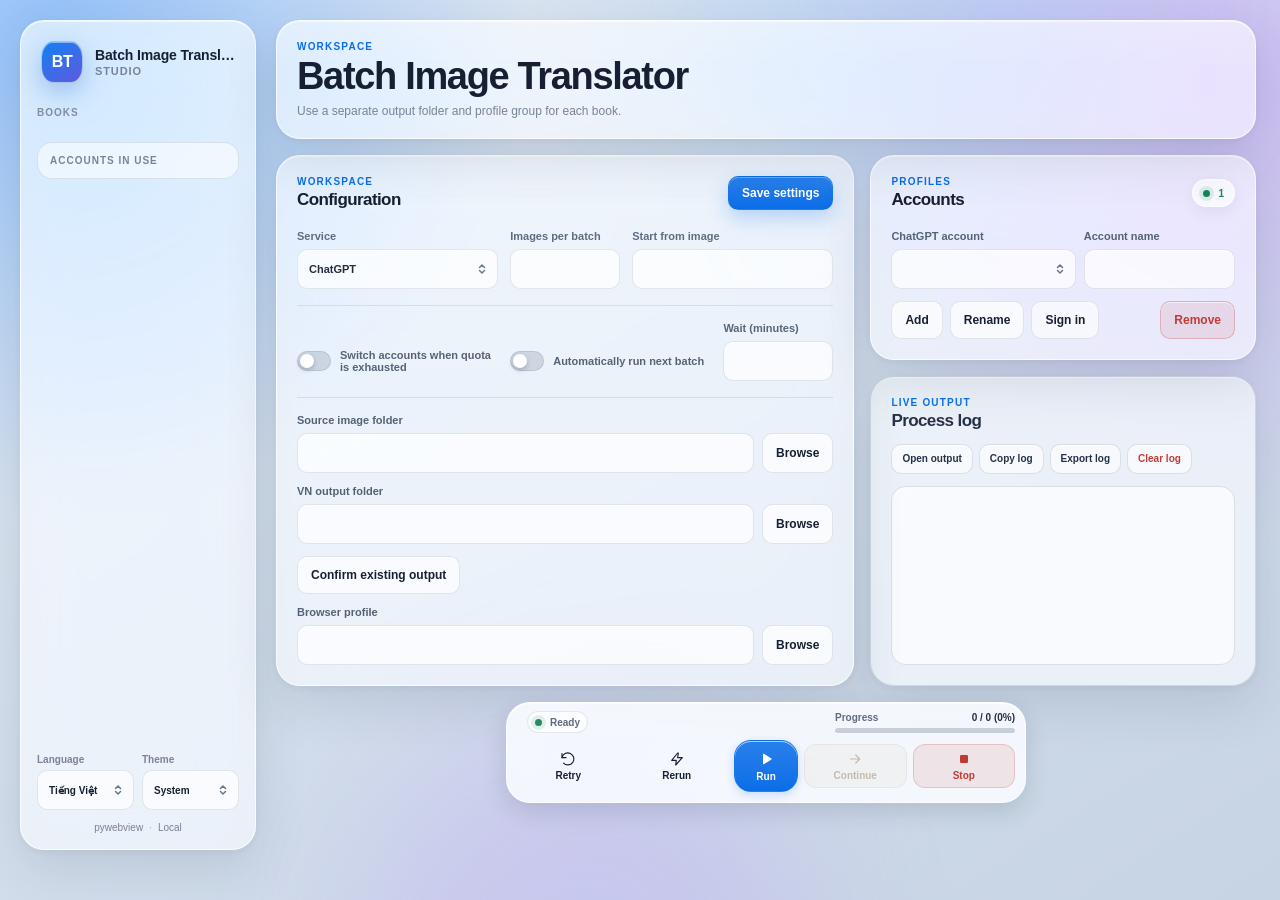
==== ui/index.html @ 193dd0e0 "Rename sidebar service card to accounts in use" ====
<!doctype html>
<html lang="vi">
  <head>
    <meta charset="utf-8" />
    <meta name="viewport" content="width=device-width, initial-scale=1" />
    <meta name="color-scheme" content="light dark" />
    <title>ChatGPT Batch Translator Web</title>
    <link rel="stylesheet" href="styles.css" />
    <script src="app.js" defer></script>
  </head>
  <body>
    <div class="ambient ambient-one" aria-hidden="true"></div>
    <div class="ambient ambient-two" aria-hidden="true"></div>

    <header class="titlebar" role="banner">
      <div class="titlebar-spacer" aria-hidden="true"></div>
      <div class="titlebar-title" id="window-title">ChatGPT Batch Translator</div>
      <div class="window-controls traffic-lights titlebar-actions" data-window-drag="no">
        <button class="tl tl-minimize" type="button" aria-label="Minimize window" title="Thu nhỏ" data-action="minimize-window">
          <svg width="10" height="10" viewBox="0 0 10 10" fill="none" aria-hidden="true"><path d="M 0 5 L 10 5" stroke="currentColor" stroke-width="1" /></svg>
        </button>
        <button class="tl tl-zoom" type="button" aria-label="Maximize window" title="Phóng to" data-action="toggle-maximize-window">
          <svg class="icon-maximize" width="10" height="10" viewBox="0 0 10 10" fill="none" aria-hidden="true"><rect x="0.5" y="0.5" width="9" height="9" stroke="currentColor" stroke-width="1" /></svg>
          <svg class="icon-restore" width="10" height="10" viewBox="0 0 10 10" fill="none" aria-hidden="true" style="display: none;"><path d="M 2.5 2.5 V 0.5 H 9.5 V 7.5 H 7.5" stroke="currentColor" stroke-width="1" /><rect x="0.5" y="2.5" width="7" height="7" stroke="currentColor" stroke-width="1" /></svg>
        </button>
        <button class="tl tl-close" type="button" aria-label="Close window" title="Đóng" data-action="close-window">
          <svg width="10" height="10" viewBox="0 0 10 10" fill="none" aria-hidden="true"><path d="M 1 1 L 9 9 M 9 1 L 1 9" stroke="currentColor" stroke-width="1.1" /></svg>
        </button>
      </div>
      <span id="status" class="status-pill" hidden aria-hidden="true" style="display:none"><span class="status-dot" aria-hidden="true"></span><span class="status-copy">Connecting…</span></span>
    </header>

    <div class="shell">
      <aside class="glass sidebar">
        <div class="brand">
          <span class="brand-mark" aria-hidden="true">BT</span>
          <div class="brand-copy"><strong data-i18n="app_title">Batch Image Translator</strong><small>Studio</small></div>
        </div>

        <div class="sidebar-books">
          <p class="sidebar-label" data-i18n="books">Books</p>
          <div id="workflow-tabs" class="workflow-tabs" role="tablist" aria-orientation="vertical" aria-label="Bốn phiên dịch sách"></div>
        </div>

        <div class="sidebar-context" aria-live="polite">
          <p class="sidebar-label" data-i18n="accounts_in_use">Accounts in use</p>
          <div id="service-contexts"></div>
        </div>

        <div class="sidebar-footer">
          <div class="sidebar-settings">
            <label><span data-i18n="language">Language</span><select id="language"><option value="vi">Tiếng Việt</option><option value="en">English</option></select></label>
            <label><span data-i18n="theme">Theme</span><select id="theme"><option value="system">System</option><option value="light">Light</option><option value="dark">Dark</option></select></label>
          </div>
          <div class="runtime-caption"><span id="backend">pywebview</span><span class="runtime-separator">·</span><span>Local</span></div>
        </div>
      </aside>

      <main id="workspace-top" class="workspace">
        <div class="glass workspace-header">
          <header class="topbar">
            <div><p class="eyebrow">Workspace</p><h1 data-i18n="app_title">Batch Image Translator</h1><p class="headline-caption" data-i18n="workflow_hint">Use a separate output folder and profile group for each book.</p></div>
          </header>

        </div>

        <div id="notice" class="notice hidden" role="alert"><span class="notice-icon" aria-hidden="true">!</span><span class="notice-copy"></span></div>

        <div id="workflow-panel" class="content-grid" role="tabpanel">
          <section id="configuration-card" class="glass card configuration-card">
            <div class="section-title"><div><p class="section-kicker">Workspace</p><h2 data-i18n="configuration">Configuration</h2></div><button id="save" class="button primary compact" type="button" data-i18n="save">Save settings</button></div>

            <div class="form-grid">
              <label class="field"><span data-i18n="service">Service</span><select id="service"><option value="chatgpt">ChatGPT</option><option value="gemini">Google Gemini</option></select></label>
              <label class="field"><span data-i18n="batch_size">Images per batch</span><input id="batch-size" inputmode="numeric" autocomplete="off" /></label>
              <label class="field"><span data-i18n="start_from">Start from image</span><input id="start-from" autocomplete="off" /></label>
            </div>

            <div class="setting-toggles">
              <label class="toggle-row"><input id="fallback" type="checkbox" /><span class="toggle" aria-hidden="true"></span><span data-i18n="account_fallback">Switch accounts when quota is exhausted</span></label>
              <label class="toggle-row"><input id="auto-next" type="checkbox" /><span class="toggle" aria-hidden="true"></span><span data-i18n="auto_next">Automatically run next batch</span></label>
              <label class="field delay-field"><span data-i18n="auto_next_delay">Wait (minutes)</span><input id="auto-delay" inputmode="decimal" autocomplete="off" /></label>
            </div>

            <div class="paths">
              <label class="field path-field"><span data-i18n="source_folder">Source image folder</span><span class="input-action"><input id="source-folder" /><button type="button" data-folder="source" data-i18n="browse">Browse</button></span></label>
              <label class="field path-field"><span data-i18n="output_folder">VN output folder</span><span class="input-action"><input id="output-folder" /><button type="button" data-folder="output" data-i18n="browse">Browse</button></span></label>
              <button id="confirm-output" type="button" class="confirm-output" data-i18n="confirm_existing_output">Confirm existing output</button>
              <label class="field path-field"><span data-i18n="profile">Browser profile</span><span class="input-action"><input id="profile-folder" /><button type="button" data-folder="profile" data-i18n="browse">Browse</button></span></label>
            </div>
          </section>

          <section id="accounts-card" class="glass card accounts-card">
            <div class="section-title"><div><p class="section-kicker">Profiles</p><h2 data-i18n="accounts">Accounts</h2></div><span class="account-badge"><span class="context-dot"></span><span id="account-count">1</span></span></div>
            <div class="account-fields">
              <label class="field account-select-field"><span data-i18n="account">ChatGPT account</span><select id="account-select"></select></label>
              <label class="field"><span data-i18n="account_name">Account name</span><input id="account-name" data-placeholder="account_name" autocomplete="off" /></label>
            </div>
            <div class="account-actions"><button id="account-add" type="button" data-i18n="add">Add</button><button id="account-rename" type="button" data-i18n="rename">Rename</button><button id="account-login" class="button secondary" type="button" data-i18n="login">Sign in</button><button id="account-remove" class="button danger ghost-danger" type="button" data-i18n="remove">Remove</button></div>
          </section>

          <section class="log-card">
            <div class="section-title log-heading"><div><p class="section-kicker">Live output</p><h2 data-i18n="process_log">Process log</h2></div><div class="log-actions"><button id="open-output" type="button" data-i18n="open_output">Open output</button><button id="copy-log" type="button" data-i18n="copy_log">Copy log</button><button id="export-log" type="button" data-i18n="export_log">Export log</button><button id="clear-log" class="subtle-danger" type="button" data-i18n="clear_log">Clear log</button></div></div>
            <pre id="log" tabindex="0" aria-live="polite" aria-label="Process log"></pre>
          </section>
        </div>

        <section class="glass batch-dock" aria-labelledby="batch-dock-title">
          <div class="dock-summary">
            <div class="dock-identity">
              <h2 id="batch-dock-title" class="visually-hidden" data-i18n="actions">Actions</h2>
              <strong id="active-book" class="active-book"></strong>
              <span id="run-indicator" class="run-indicator"><span></span><span data-i18n="ready">Ready</span></span>
            </div>
            <div class="progress-block"><div class="progress-meta"><span data-i18n="progress">Progress</span><strong id="progress-text">0 / 0 (0%)</strong></div><progress id="progress" max="100" value="0" aria-label="Batch progress">0%</progress></div>
          </div>
          <div class="dock-actions">
            <div class="mode-actions">
              <button data-mode="retry" data-full-label="retry" class="button secondary" type="button"><span class="button-glyph" aria-hidden="true"><svg viewBox="0 0 24 24" fill="none" stroke="currentColor" stroke-width="1.7" stroke-linecap="round" stroke-linejoin="round"><path d="M3 10a9 9 0 1 1 2.3 8.1"/><path d="M3 4v6h6"/></svg></span><span data-i18n="retry_short">Retry</span></button>
              <button data-mode="force" data-full-label="force" class="button secondary" type="button"><span class="button-glyph" aria-hidden="true"><svg viewBox="0 0 24 24" fill="none" stroke="currentColor" stroke-width="1.7" stroke-linecap="round" stroke-linejoin="round"><path d="m13 3-9 11h7l-1 7 10-11h-7l1-7Z"/></svg></span><span data-i18n="force_short">Rerun</span></button>
              <button data-mode="main" data-full-label="main" class="button primary main-action" type="button"><span class="button-glyph" aria-hidden="true"><svg viewBox="0 0 24 24" fill="currentColor"><path d="M8 5.8a.8.8 0 0 1 1.2-.7l10 6.2a.8.8 0 0 1 0 1.4l-10 6.2A.8.8 0 0 1 8 18.2Z"/></svg></span><span data-i18n="main_short">Run</span></button>
            </div>
            <div class="intervention-actions"><button id="continue" data-full-label="continue" class="button warning" type="button" disabled><span class="button-glyph" aria-hidden="true"><svg viewBox="0 0 24 24" fill="none" stroke="currentColor" stroke-width="1.7" stroke-linecap="round" stroke-linejoin="round"><path d="M5 12h14m-6-6 6 6-6 6"/></svg></span><span data-i18n="continue_short">Continue</span></button><button id="stop" data-full-label="stop" class="button danger" type="button"><span class="button-glyph" aria-hidden="true"><svg viewBox="0 0 24 24" fill="currentColor"><rect x="6" y="6" width="12" height="12" rx="2"/></svg></span><span data-i18n="stop">Stop</span></button></div>
          </div>
          <div class="dock-alerts">
            <div id="manual-banner" class="manual state-banner hidden" role="alert"><span class="state-icon" aria-hidden="true">!</span><span data-i18n="manual_banner">Waiting for manual action.</span></div>
            <div id="auto-panel" class="auto-panel state-banner hidden"><span class="state-icon" aria-hidden="true">◷</span><span id="countdown"></span><div class="inline-actions"><button id="run-now" type="button" data-i18n="run_now">Run now</button><button id="cancel-auto" type="button" data-i18n="cancel_auto">Cancel</button></div></div>
          </div>
        </section>
      </main>
    </div>
  </body>
</html>
---- ui/styles.css ----
:root {
  color-scheme: light;
  --bg-app: #dfe8f4;
  --bg-app-deep: #c7d4e4;
  --bg-sidebar: rgba(246, 249, 253, 0.6);
  --bg-panel: rgba(255, 255, 255, 0.58);
  --bg-panel-strong: rgba(250, 252, 255, 0.88);
  --bg-field: rgba(255, 255, 255, 0.7);
  --bg-control-hover: rgba(255, 255, 255, 0.92);
  --glass-border: rgba(255, 255, 255, 0.74);
  --glass-edge: rgba(255, 255, 255, 0.62);
  --divider: rgba(71, 85, 105, 0.14);
  --text-primary: #172033;
  --text-secondary: #536176;
  --text-muted: #778397;
  --accent: #0a6ee8;
  --accent-hover: #0061d2;
  --accent-soft: rgba(10, 110, 232, 0.11);
  --accent-contrast: #ffffff;
  --success: #168558;
  --success-soft: rgba(22, 133, 88, 0.12);
  --warning: #a66307;
  --warning-soft: rgba(226, 144, 24, 0.15);
  --danger: #c13b35;
  --danger-soft: rgba(193, 59, 53, 0.1);
  --log-bg: rgba(244, 248, 253, 0.76);
  --log-surface: rgba(255, 255, 255, 0.68);
  --log-border: rgba(71, 85, 105, 0.16);
  --log-control-bg: rgba(255, 255, 255, 0.62);
  --log-control-hover: rgba(255, 255, 255, 0.9);
  --log-edge: rgba(255, 255, 255, 0.72);
  --log-text: #253147;
  --log-muted: #66758a;
  --log-kicker: #0a6ee8;
  --log-scrollbar: rgba(83, 97, 118, 0.34);
  --focus-ring: rgba(10, 110, 232, 0.24);
  --radius-sm: 10px;
  --radius-md: 15px;
  --radius-lg: 24px;
  --shadow-panel: 0 18px 52px rgba(45, 62, 86, 0.14), 0 2px 8px rgba(45, 62, 86, 0.06);
  --shadow-control: 0 5px 14px rgba(42, 58, 82, 0.08);
  --blur-panel: 24px;
  --spacing-1: 4px;
  --spacing-2: 8px;
  --spacing-3: 12px;
  --spacing-4: 16px;
  --spacing-5: 20px;
  --spacing-6: 24px;
  --spacing-7: 32px;
  --sidebar-width: 236px;
  --transition-fast: 150ms ease;
  --transition-medium: 210ms ease;
}

.sidebar-books { flex-shrink: 0; margin-bottom: var(--spacing-4); }
.sidebar-books > .sidebar-label { margin-bottom: var(--spacing-2); }
.workflow-tabs { display: flex; flex-direction: column; gap: 8px; margin: 0; min-width: 0; }
.workflow-tabs .workflow-tab { flex: 0 0 auto; width: 100%; min-width: 0; min-height: 62px; height: auto; display: flex; flex-direction: column; align-items: flex-start; justify-content: center; gap: 4px; padding: 9px 12px; border: 1px solid var(--divider); border-radius: var(--radius-md); color: var(--text-secondary); background: var(--bg-panel); text-align: left; }
.workflow-tabs .workflow-tab strong { font-size: 14px; line-height: 1.3; }
.workflow-tabs .workflow-tab small { font-size: 12px; line-height: 1.3; font-weight: 500; }
.workflow-tab[aria-selected="true"] { border-color: var(--accent); background: var(--accent-soft); color: var(--text-primary); box-shadow: inset 0 -2px var(--accent); }
.workflow-tab small { width: 100%; overflow: hidden; text-overflow: ellipsis; white-space: nowrap; }
.workflow-tab[data-attention="true"] small { color: var(--warning); }
.confirm-output { justify-self: start; font-size: 12px; color: var(--text-secondary); }
.headline-caption { max-width: 72ch; }

:root[data-theme="dark"] {
  color-scheme: dark;
  --bg-app: #111722;
  --bg-app-deep: #080c13;
  --bg-sidebar: rgba(22, 29, 42, 0.72);
  --bg-panel: rgba(31, 40, 55, 0.64);
  --bg-panel-strong: rgba(31, 40, 55, 0.92);
  --bg-field: rgba(9, 14, 23, 0.64);
  --bg-control-hover: rgba(255, 255, 255, 0.1);
  --glass-border: rgba(255, 255, 255, 0.13);
  --glass-edge: rgba(255, 255, 255, 0.16);
  --divider: rgba(255, 255, 255, 0.1);
  --text-primary: #f2f6fc;
  --text-secondary: #b4bfd0;
  --text-muted: #8793a7;
  --accent: #65a7ff;
  --accent-hover: #82b8ff;
  --accent-soft: rgba(101, 167, 255, 0.14);
  --accent-contrast: #07111f;
  --success: #54d59b;
  --success-soft: rgba(84, 213, 155, 0.12);
  --warning: #f0b45c;
  --warning-soft: rgba(240, 180, 92, 0.14);
  --danger: #ff8d87;
  --danger-soft: rgba(255, 141, 135, 0.12);
  --log-bg: rgba(27, 36, 51, 0.78);
  --log-surface: rgba(17, 25, 38, 0.74);
  --log-border: rgba(255, 255, 255, 0.11);
  --log-control-bg: rgba(255, 255, 255, 0.07);
  --log-control-hover: rgba(255, 255, 255, 0.12);
  --log-edge: rgba(255, 255, 255, 0.1);
  --log-text: #e9f0fa;
  --log-muted: #9cabc0;
  --log-kicker: #7fb5ff;
  --log-scrollbar: rgba(180, 194, 214, 0.34);
  --focus-ring: rgba(101, 167, 255, 0.28);
  --shadow-panel: 0 22px 58px rgba(0, 0, 0, 0.34), 0 2px 10px rgba(0, 0, 0, 0.2);
  --shadow-control: 0 5px 16px rgba(0, 0, 0, 0.18);
}

@media (prefers-color-scheme: dark) {
  :root:not([data-theme="light"]) {
    color-scheme: dark;
    --bg-app: #111722;
    --bg-app-deep: #080c13;
    --bg-sidebar: rgba(22, 29, 42, 0.72);
    --bg-panel: rgba(31, 40, 55, 0.64);
    --bg-panel-strong: rgba(31, 40, 55, 0.92);
    --bg-field: rgba(9, 14, 23, 0.64);
    --bg-control-hover: rgba(255, 255, 255, 0.1);
    --glass-border: rgba(255, 255, 255, 0.13);
    --glass-edge: rgba(255, 255, 255, 0.16);
    --divider: rgba(255, 255, 255, 0.1);
    --text-primary: #f2f6fc;
    --text-secondary: #b4bfd0;
    --text-muted: #8793a7;
    --accent: #65a7ff;
    --accent-hover: #82b8ff;
    --accent-soft: rgba(101, 167, 255, 0.14);
    --accent-contrast: #07111f;
    --success: #54d59b;
    --success-soft: rgba(84, 213, 155, 0.12);
    --warning: #f0b45c;
    --warning-soft: rgba(240, 180, 92, 0.14);
    --danger: #ff8d87;
    --danger-soft: rgba(255, 141, 135, 0.12);
    --log-bg: rgba(27, 36, 51, 0.78);
    --log-surface: rgba(17, 25, 38, 0.74);
    --log-border: rgba(255, 255, 255, 0.11);
    --log-control-bg: rgba(255, 255, 255, 0.07);
    --log-control-hover: rgba(255, 255, 255, 0.12);
    --log-edge: rgba(255, 255, 255, 0.1);
    --log-text: #e9f0fa;
    --log-muted: #9cabc0;
    --log-kicker: #7fb5ff;
    --log-scrollbar: rgba(180, 194, 214, 0.34);
    --focus-ring: rgba(101, 167, 255, 0.28);
    --shadow-panel: 0 22px 58px rgba(0, 0, 0, 0.34), 0 2px 10px rgba(0, 0, 0, 0.2);
    --shadow-control: 0 5px 16px rgba(0, 0, 0, 0.18);
  }
}

* {
  box-sizing: border-box;
}

html {
  min-width: 0;
  min-height: 100%;
  scroll-behavior: smooth;
  scroll-padding-top: var(--workspace-scroll-offset, 38px);
  scroll-padding-bottom: var(--spacing-5);
}

body {
  min-width: 0;
  min-height: 100vh;
  margin: 0;
  overflow-x: hidden;
  color: var(--text-primary);
  background:
    radial-gradient(circle at 4% 4%, rgba(76, 156, 255, 0.5), transparent 30rem),
    radial-gradient(circle at 96% 10%, rgba(188, 126, 255, 0.34), transparent 28rem),
    linear-gradient(148deg, var(--bg-app), var(--bg-app-deep));
  font-family: -apple-system, BlinkMacSystemFont, "SF Pro Text", "Segoe UI Variable", "Segoe UI", sans-serif;
  -webkit-font-smoothing: antialiased;
}

button,
input,
select {
  font: inherit;
}

button,
select {
  cursor: pointer;
}

.ambient {
  position: fixed;
  width: 28rem;
  height: 28rem;
  border-radius: 50%;
  pointer-events: none;
  filter: blur(80px);
  opacity: 0.22;
}

.ambient-one {
  top: -15rem;
  right: 12%;
  background: #7ab7ff;
}

.ambient-two {
  bottom: -17rem;
  left: 28%;
  background: #b58bff;
}

.shell {
  position: relative;
  display: grid;
  grid-template-columns: var(--sidebar-width) minmax(0, 1fr);
  gap: var(--spacing-5);
  width: min(1500px, 100%);
  min-height: 100vh;
  margin: 0 auto;
  padding: var(--spacing-5);
}

.glass {
  position: relative;
  border: 1px solid var(--glass-border);
  background: var(--bg-panel);
  box-shadow: var(--shadow-panel), inset 0 1px 0 var(--glass-edge);
  -webkit-backdrop-filter: blur(var(--blur-panel)) saturate(145%);
  backdrop-filter: blur(var(--blur-panel)) saturate(145%);
}

.glass::before {
  position: absolute;
  inset: 0 0 auto;
  height: 42%;
  border-radius: inherit;
  background: linear-gradient(180deg, rgba(255, 255, 255, 0.11), transparent);
  content: "";
  pointer-events: none;
}

@supports not ((backdrop-filter: blur(1px)) or (-webkit-backdrop-filter: blur(1px))) {
  .glass {
    background: var(--bg-panel-strong);
  }
}

.sidebar {
  position: sticky;
  top: var(--spacing-5);
  display: flex;
  flex-direction: column;
  align-self: start;
  min-width: 0;
  height: calc(100vh - 70px);
  min-height: 0;
  padding: var(--spacing-4);
  overflow-x: hidden;
  overflow-y: auto;
  border-radius: var(--radius-lg);
}

.sidebar > * { flex-shrink: 0; }

.brand {
  position: relative;
  display: flex;
  align-items: center;
  gap: var(--spacing-3);
  min-width: 0;
  padding: var(--spacing-1) var(--spacing-1) var(--spacing-6);
}

.brand-mark {
  display: grid;
  flex: 0 0 42px;
  width: 42px;
  height: 42px;
  place-items: center;
  border: 1px solid rgba(255, 255, 255, 0.56);
  border-radius: 13px;
  color: #ffffff;
  background: linear-gradient(145deg, #1181f2, #6159df);
  box-shadow: 0 9px 24px rgba(36, 101, 210, 0.3), inset 0 1px 0 rgba(255, 255, 255, 0.45);
  font-weight: 760;
  letter-spacing: -0.03em;
}

.brand-copy {
  min-width: 0;
}

.brand-copy strong,
.brand-copy small {
  display: block;
  overflow: hidden;
  text-overflow: ellipsis;
  white-space: nowrap;
}

.brand-copy strong {
  font-size: 14px;
  letter-spacing: -0.01em;
}

.brand-copy small {
  margin-top: 2px;
  color: var(--text-muted);
  font-size: 11px;
  font-weight: 650;
  letter-spacing: 0.08em;
  text-transform: uppercase;
}

.sidebar-context {
  position: relative;
  padding: var(--spacing-3);
  border: 1px solid var(--divider);
  border-radius: var(--radius-md);
  background: color-mix(in srgb, var(--bg-field) 78%, transparent);
}

.book-service-context {
  display: grid;
  grid-template-columns: auto minmax(0, 1fr);
  column-gap: 8px;
  align-items: center;
  min-width: 0;
  margin-top: 8px;
}

.book-service-context + .book-service-context {
  border-top: 1px solid var(--divider);
  padding-top: 8px;
}

.context-book {
  display: block;
  color: var(--text-muted);
  font-size: 11px;
}

.context-book[hidden] { display: none; }
.book-service-context[data-active="true"] .context-book { color: var(--accent); }
.book-service-context .context-pill { grid-column: 2; margin-top: 0; }
.book-service-context .context-caption { grid-column: 2; margin-top: 3px; padding-left: 0; white-space: nowrap; }
.book-service-context:has(.context-book[hidden]) { grid-template-columns: minmax(0, 1fr); }
.book-service-context:has(.context-book[hidden]) .context-pill,
.book-service-context:has(.context-book[hidden]) .context-caption { grid-column: 1; }

.sidebar-label,
.context-caption {
  margin: 0;
}

.sidebar-label {
  color: var(--text-muted);
  font-size: 10px;
  font-weight: 720;
  letter-spacing: 0.1em;
  text-transform: uppercase;
}

.context-pill {
  display: flex;
  min-width: 0;
  align-items: center;
  gap: var(--spacing-2);
  margin-top: 9px;
}

.context-pill strong,
.context-caption {
  overflow: hidden;
  text-overflow: ellipsis;
  white-space: nowrap;
}

.context-pill strong {
  font-size: 13px;
}

.context-dot,
.status-dot,
.run-indicator > span:first-child {
  flex: 0 0 auto;
  width: 7px;
  height: 7px;
  border-radius: 50%;
  background: var(--success);
  box-shadow: 0 0 0 4px var(--success-soft);
}

.context-caption {
  margin-top: 6px;
  padding-left: 15px;
  color: var(--text-muted);
  font-size: 11px;
}

.sidebar-footer {
  position: relative;
  margin-top: auto;
  padding-top: var(--spacing-4);
}

.sidebar-settings {
  display: grid;
  grid-template-columns: 1fr 1fr;
  gap: var(--spacing-2);
}

.sidebar-settings label {
  display: grid;
  min-width: 0;
  gap: 5px;
  color: var(--text-muted);
  font-size: 10px;
  font-weight: 650;
}

.runtime-caption {
  display: flex;
  align-items: center;
  justify-content: center;
  gap: 6px;
  padding-top: var(--spacing-3);
  color: var(--text-muted);
  font-size: 10px;
}

.runtime-separator {
  opacity: 0.55;
}

.workspace {
  min-width: 0;
  padding: var(--spacing-3) var(--spacing-1) var(--spacing-7) 0;
}

.workspace-header {
  position: sticky;
  top: 38px;
  z-index: 20;
  margin-top: -12px;
  margin-bottom: var(--spacing-4);
  padding: var(--spacing-5);
  border-radius: var(--radius-lg);
}

body.no-custom-chrome .workspace-header {
  top: 0;
}

.topbar {
  position: relative;
  display: flex;
  min-width: 0;
  align-items: center;
  justify-content: space-between;
  gap: var(--spacing-5);
  padding: 0;
}

.eyebrow,
.section-kicker,
.headline-caption {
  margin: 0;
}

.eyebrow,
.section-kicker {
  color: var(--accent);
  font-size: 10px;
  font-weight: 760;
  letter-spacing: 0.12em;
  text-transform: uppercase;
}

h1,
h2 {
  margin: 0;
  color: var(--text-primary);
  letter-spacing: -0.035em;
}

h1 {
  margin-top: 4px;
  font-size: clamp(27px, 3vw, 38px);
  line-height: 1.08;
}

h2 {
  margin-top: 3px;
  font-size: 17px;
  line-height: 1.2;
}

.headline-caption {
  margin-top: 7px;
  color: var(--text-muted);
  font-size: 12px;
}

.status-pill,
.run-indicator,
.account-badge {
  display: inline-flex;
  align-items: center;
  gap: var(--spacing-2);
  border: 1px solid var(--glass-border);
  border-radius: 999px;
  background: var(--bg-panel-strong);
  box-shadow: var(--shadow-control), inset 0 1px 0 var(--glass-edge);
}

.status-pill {
  max-width: min(420px, 42vw);
  min-height: 38px;
  padding: 0 14px;
  color: var(--text-secondary);
  font-size: 12px;
  font-weight: 650;
}

.status-copy {
  overflow: hidden;
  text-overflow: ellipsis;
  white-space: nowrap;
}

.content-grid {
  display: grid;
  grid-template-columns: minmax(0, 1.35fr) minmax(290px, 0.9fr);
  grid-template-rows: max-content minmax(0, 1fr);
  gap: var(--spacing-4);
  min-width: 0;
}

.configuration-card {
  grid-column: 1;
  grid-row: 1 / span 2;
}

.card,
.log-card {
  min-width: 0;
  border-radius: var(--radius-lg);
}

.card {
  padding: var(--spacing-5);
}

.section-title {
  position: relative;
  display: flex;
  min-width: 0;
  align-items: center;
  justify-content: space-between;
  gap: var(--spacing-4);
  margin-bottom: var(--spacing-5);
}

.field {
  display: grid;
  min-width: 0;
  gap: 7px;
  color: var(--text-secondary);
  font-size: 11px;
  font-weight: 650;
}

.form-grid {
  display: grid;
  grid-template-columns: minmax(0, 1fr) minmax(110px, 0.5fr) minmax(0, 1fr);
  gap: var(--spacing-3);
}

input,
select,
button {
  min-width: 0;
  outline: none;
}

input,
select {
  width: 100%;
  min-height: 40px;
  border: 1px solid var(--divider);
  border-radius: var(--radius-sm);
  color: var(--text-primary);
  background: var(--bg-field);
  box-shadow: inset 0 1px 0 var(--glass-edge);
  appearance: none;
  transition: border-color var(--transition-fast), box-shadow var(--transition-fast), background var(--transition-fast);
}

input {
  padding: 0 12px;
  text-overflow: ellipsis;
}

select {
  padding: 0 30px 0 11px;
  background-image:
    linear-gradient(45deg, transparent 50%, var(--text-muted) 50%),
    linear-gradient(135deg, var(--text-muted) 50%, transparent 50%);
  background-position:
    calc(100% - 14px) calc(50% - 2px),
    calc(100% - 10px) calc(50% - 2px);
  background-repeat: no-repeat;
  background-size: 4px 4px, 4px 4px;
}

input:hover,
select:hover {
  border-color: color-mix(in srgb, var(--accent) 24%, var(--divider));
}

input:focus,
select:focus,
button:focus-visible,
#log:focus-visible {
  border-color: var(--accent);
  box-shadow: 0 0 0 4px var(--focus-ring);
}

.setting-toggles {
  display: grid;
  grid-template-columns: minmax(0, 1fr) minmax(0, 1fr) 110px;
  gap: var(--spacing-3);
  align-items: end;
  margin-top: var(--spacing-4);
  padding: var(--spacing-4) 0;
  border-top: 1px solid var(--divider);
  border-bottom: 1px solid var(--divider);
}

.toggle-row {
  display: flex;
  min-width: 0;
  min-height: 40px;
  align-items: center;
  gap: 9px;
  color: var(--text-secondary);
  font-size: 11px;
  font-weight: 650;
  cursor: pointer;
}

.toggle-row input {
  position: absolute;
  width: 1px;
  height: 1px;
  opacity: 0;
  pointer-events: none;
}

.toggle {
  position: relative;
  flex: 0 0 34px;
  width: 34px;
  height: 20px;
  border: 1px solid var(--divider);
  border-radius: 999px;
  background: color-mix(in srgb, var(--text-muted) 26%, transparent);
  transition: background var(--transition-fast), border-color var(--transition-fast);
}

.toggle::after {
  position: absolute;
  top: 2px;
  left: 2px;
  width: 14px;
  height: 14px;
  border-radius: 50%;
  background: #ffffff;
  box-shadow: 0 2px 5px rgba(20, 30, 45, 0.25);
  content: "";
  transition: transform var(--transition-medium);
}

.toggle-row input:checked + .toggle {
  border-color: var(--accent);
  background: var(--accent);
}

.toggle-row input:checked + .toggle::after {
  transform: translateX(14px);
}

.toggle-row input:focus-visible + .toggle {
  box-shadow: 0 0 0 4px var(--focus-ring);
}

.paths {
  display: grid;
  gap: var(--spacing-3);
  margin-top: var(--spacing-4);
}

.input-action {
  display: grid;
  grid-template-columns: minmax(0, 1fr) auto;
  gap: var(--spacing-2);
  min-width: 0;
}

button:not(.tl),
.button {
  min-height: 38px;
  padding: 0 13px;
  border: 1px solid var(--divider);
  border-radius: var(--radius-sm);
  color: var(--text-primary);
  background: var(--bg-field);
  box-shadow: inset 0 1px 0 var(--glass-edge);
  font-size: 12px;
  font-weight: 680;
  transition: transform var(--transition-fast), color var(--transition-fast), background var(--transition-fast), border-color var(--transition-fast), box-shadow var(--transition-fast), opacity var(--transition-fast);
}

button:not(.tl):hover:not(:disabled) {
  border-color: color-mix(in srgb, var(--accent) 22%, var(--divider));
  background: var(--bg-control-hover);
  transform: translateY(-1px);
}

button:not(.tl):active:not(:disabled) {
  transform: translateY(0) scale(0.985);
}

button:not(.tl):disabled {
  cursor: not-allowed;
  opacity: 0.42;
  filter: saturate(0.45);
}

.button.primary {
  border-color: transparent;
  color: var(--accent-contrast);
  background: linear-gradient(180deg, color-mix(in srgb, var(--accent) 88%, white), var(--accent));
  box-shadow: 0 8px 20px color-mix(in srgb, var(--accent) 25%, transparent), inset 0 1px 0 rgba(255, 255, 255, 0.3);
}

.button.primary:hover:not(:disabled) {
  border-color: transparent;
  background: linear-gradient(180deg, var(--accent-hover), color-mix(in srgb, var(--accent-hover) 84%, black));
}

.button.compact {
  min-height: 34px;
}

.button.secondary {
  background: color-mix(in srgb, var(--bg-field) 88%, transparent);
}

.button.warning {
  border-color: color-mix(in srgb, var(--warning) 30%, transparent);
  color: var(--warning);
  background: var(--warning-soft);
}

.button.danger,
.subtle-danger {
  border-color: color-mix(in srgb, var(--danger) 26%, transparent);
  color: var(--danger);
  background: var(--danger-soft);
}

.mode-actions {
  display: grid;
  grid-template-columns: 1fr 1fr;
  gap: var(--spacing-2);
}

.main-action {
  grid-column: 1 / -1;
  min-height: 46px;
  font-size: 13px;
}

.button-glyph {
  margin-right: 7px;
  font-size: 11px;
}

.intervention-actions {
  display: grid;
  grid-template-columns: minmax(0, 1fr) auto;
  gap: var(--spacing-2);
  margin-top: var(--spacing-2);
}

.run-indicator,
.account-badge {
  min-height: 28px;
  padding: 0 10px;
  color: var(--success);
  font-size: 10px;
  font-weight: 720;
}

body.is-running .run-indicator > span:first-child,
body.is-running .status-dot {
  background: var(--accent);
  box-shadow: 0 0 0 4px var(--accent-soft);
}

body.is-running .run-indicator {
  color: var(--accent);
}

.state-banner,
.notice {
  border-radius: var(--radius-sm);
  font-size: 12px;
  line-height: 1.45;
}

.state-banner {
  display: flex;
  align-items: center;
  gap: var(--spacing-2);
  margin-top: var(--spacing-3);
  padding: 10px 11px;
}

.state-icon,
.notice-icon {
  display: grid;
  flex: 0 0 22px;
  width: 22px;
  height: 22px;
  place-items: center;
  border-radius: 50%;
  font-size: 11px;
  font-weight: 800;
}

.manual {
  border: 1px solid color-mix(in srgb, var(--warning) 34%, transparent);
  color: var(--warning);
  background: var(--warning-soft);
}

.manual .state-icon {
  color: var(--bg-app-deep);
  background: var(--warning);
}

.auto-panel {
  display: grid;
  grid-template-columns: auto minmax(0, 1fr);
  border: 1px solid color-mix(in srgb, var(--accent) 24%, transparent);
  color: var(--text-secondary);
  background: var(--accent-soft);
}

.auto-panel .state-icon {
  color: var(--accent-contrast);
  background: var(--accent);
}

.auto-panel #countdown {
  min-width: 0;
}

.inline-actions {
  display: flex;
  flex: 0 0 auto;
  grid-column: 2;
  gap: 6px;
}

.inline-actions button {
  min-height: 30px;
  padding: 0 9px;
  font-size: 10px;
}

.progress-block {
  margin-top: var(--spacing-5);
  padding-top: var(--spacing-4);
  border-top: 1px solid var(--divider);
}

.progress-meta {
  display: flex;
  align-items: center;
  justify-content: space-between;
  gap: var(--spacing-3);
  margin-bottom: 9px;
  color: var(--text-muted);
  font-size: 11px;
  font-weight: 650;
}

.progress-meta strong {
  color: var(--text-primary);
  font-size: 11px;
  font-variant-numeric: tabular-nums;
}

progress {
  display: block;
  width: 100%;
  height: 8px;
  overflow: hidden;
  border: 0;
  border-radius: 999px;
  color: var(--accent);
  background: var(--divider);
  appearance: none;
}

progress::-webkit-progress-bar {
  border-radius: 999px;
  background: var(--divider);
}

progress::-webkit-progress-value {
  border-radius: 999px;
  background: linear-gradient(90deg, var(--accent), color-mix(in srgb, var(--accent) 58%, #a887ff));
  transition: width var(--transition-medium);
}

.accounts-card {
  grid-column: 2;
  grid-row: 1;
  align-self: start;
}

.account-fields {
  display: grid;
  grid-template-columns: minmax(0, 1fr) minmax(0, 0.82fr);
  gap: var(--spacing-2);
}

.account-actions {
  display: flex;
  flex-wrap: wrap;
  gap: 7px;
  margin-top: var(--spacing-3);
}

.account-actions .ghost-danger {
  margin-left: auto;
}

.log-card {
  display: flex;
  flex-direction: column;
  grid-column: 2;
  grid-row: 2;
  min-height: 0;
  padding: var(--spacing-5);
  border: 1px solid var(--log-border);
  color: var(--log-text);
  background: var(--log-bg);
  box-shadow: var(--shadow-panel), inset 0 1px 0 var(--log-edge);
}

.content-grid:has(.accounts-card.hidden) .log-card {
  grid-row: 1 / span 2;
}

.log-card h2 {
  color: var(--log-text);
}

.log-card .section-kicker {
  color: var(--log-kicker);
}

.log-heading {
  flex-direction: column;
  flex-shrink: 0;
  align-items: flex-start;
  gap: var(--spacing-3);
  margin-bottom: var(--spacing-3);
}

.log-actions {
  display: flex;
  flex-wrap: wrap;
  justify-content: flex-start;
  gap: 6px;
}

.log-actions button {
  min-height: 30px;
  padding: 0 10px;
  border-color: var(--log-border);
  color: var(--log-text);
  background: var(--log-control-bg);
  box-shadow: inset 0 1px 0 var(--log-edge);
  font-size: 10px;
}

.log-actions button:hover:not(:disabled) {
  border-color: color-mix(in srgb, var(--accent) 28%, var(--log-border));
  background: var(--log-control-hover);
}

.log-actions .subtle-danger {
  color: var(--danger);
}

#log {
  /* Incoming text must scroll inside the panel without expanding the grid. */
  contain: size;
  flex: 1;
  min-width: 0;
  height: 0;
  min-height: 160px;
  margin: 0;
  padding: var(--spacing-4);
  overflow: auto;
  border: 1px solid var(--log-border);
  border-radius: var(--radius-md);
  color: var(--log-text);
  background: var(--log-surface);
  font: 12px/1.58 "SFMono-Regular", "Cascadia Mono", Consolas, monospace;
  overflow-wrap: anywhere;
  scrollbar-color: var(--log-scrollbar) transparent;
  tab-size: 2;
  white-space: pre-wrap;
}

.notice {
  display: flex;
  align-items: center;
  gap: var(--spacing-2);
  margin-bottom: var(--spacing-4);
  padding: 11px 13px;
  border: 1px solid color-mix(in srgb, var(--danger) 28%, transparent);
  color: var(--danger);
  background: color-mix(in srgb, var(--danger-soft) 82%, var(--bg-panel-strong));
  box-shadow: var(--shadow-control);
}

.notice-icon {
  color: #ffffff;
  background: var(--danger);
}

.hidden {
  display: none !important;
}

@media (max-width: 1080px) {
  :root {
    --sidebar-width: 210px;
  }

  .content-grid {
    grid-template-columns: minmax(0, 1fr);
    grid-template-rows: none;
  }

  .configuration-card,
  .accounts-card,
  .log-card,
  .content-grid:has(.accounts-card.hidden) .log-card {
    grid-column: 1;
    grid-row: auto;
  }

  #log {
    flex: auto;
    height: 280px;
    min-height: 230px;
    max-height: 390px;
  }

}

@media (max-width: 760px) {
  .shell {
    grid-template-columns: minmax(0, 1fr);
    padding: var(--spacing-3);
  }

  .sidebar {
    position: relative;
    top: auto;
    height: auto;
    min-height: auto;
  }

  .sidebar-footer {
    display: flex;
    align-items: end;
    gap: var(--spacing-4);
  }

  .sidebar-settings {
    flex: 1;
  }

  .runtime-caption {
    flex: 0 0 auto;
    padding-bottom: 11px;
  }

  .workspace {
    padding: var(--spacing-2) 0 var(--spacing-5);
  }

  .topbar {
    align-items: flex-start;
  }

  .status-pill {
    max-width: 44vw;
  }

  .form-grid,
  .setting-toggles,
  .account-fields {
    grid-template-columns: minmax(0, 1fr);
  }

  .delay-field {
    width: 140px;
  }
}

@media (max-width: 520px) {
  .topbar,
  .section-title,
  .log-heading {
    align-items: flex-start;
    flex-direction: column;
  }

  .status-pill {
    max-width: 100%;
  }

  .mode-actions,
  .intervention-actions {
    grid-template-columns: minmax(0, 1fr);
  }

  .main-action {
    grid-column: auto;
  }

  .input-action {
    grid-template-columns: minmax(0, 1fr);
  }

  .account-actions .ghost-danger {
    margin-left: 0;
  }

  .log-actions {
    justify-content: flex-start;
  }
}

@media (prefers-reduced-motion: reduce) {
  *,
  *::before,
  *::after {
    scroll-behavior: auto !important;
    transition-duration: 0.001ms !important;
    animation-duration: 0.001ms !important;
  }
}

@media (prefers-reduced-transparency: reduce) {
  .glass {
    background: var(--bg-panel-strong);
    -webkit-backdrop-filter: none;
    backdrop-filter: none;
  }
}

/* =================================================================
 * Mac OS Aqua Pass — chrome, traffic lights, button & logo polish
 * ================================================================= */

/* Reserve space for the fixed custom titlebar so the .shell starts below it. */
body {
  padding-top: 38px;
  text-rendering: optimizeLegibility;
  font-feature-settings: "ss01", "cv11";
}

/* ----- Custom titlebar ---------------------------------------------- */
.titlebar {
  touch-action: none; /* Reserve this strip for window movement, not page panning. */
  -webkit-user-select: none;
  -webkit-touch-callout: none;
  position: fixed;
  top: 0; left: 0; right: 0;
  z-index: 1000;
  display: grid;
  grid-template-columns: 138px 1fr 138px;
  align-items: stretch;
  height: 38px;
  padding: 0;
  background: linear-gradient(180deg,
              color-mix(in srgb, var(--bg-panel-strong) 78%, transparent),
              color-mix(in srgb, var(--bg-panel-strong) 56%, transparent));
  -webkit-backdrop-filter: blur(28px) saturate(180%);
  backdrop-filter: blur(28px) saturate(180%);
  border-bottom: 1px solid var(--divider);
  user-select: none;
}

.titlebar-title {
  display: flex;
  align-items: center;
  justify-content: center;
  text-align: center;
  font: 600 12.5px/1 -apple-system, BlinkMacSystemFont, "Segoe UI Variable", "Segoe UI", sans-serif;
  letter-spacing: 0.005em;
  color: var(--text-secondary);
  pointer-events: none; /* let easy_drag drag through the title text */
}

.titlebar-actions {
  display: flex;
  justify-content: flex-end;
  align-items: stretch;
  height: 100%;
}

/* Compact status pill when it lives in the titlebar. */
.titlebar .status-pill {
  min-height: 26px;
  padding: 0 10px;
  font-size: 11px;
}

.titlebar-spacer {
  height: 100%;
}

/* ----- Window controls (Windows 11 caption buttons) ---------------- */
.traffic-lights {
  display: flex;
  align-items: stretch;
  justify-content: flex-end;
  gap: 0;
  margin: 0;
  padding: 0;
  height: 100%;
}

.traffic-lights .tl {
  width: 46px;
  height: 100%;
  min-width: 46px;
  max-width: 46px;
  min-height: 100%;
  max-height: 100%;
  aspect-ratio: auto;
  padding: 0;
  margin: 0;
  border: 0;
  border-radius: 0;
  cursor: pointer;
  position: relative;
  box-sizing: border-box;
  flex: 0 0 46px;
  display: inline-flex;
  align-items: center;
  justify-content: center;
  line-height: 1;
  background: transparent;
  color: var(--text-primary);
  transform: none;
  box-shadow: none;
  transition: background-color 100ms ease, color 100ms ease;
  -webkit-appearance: none;
  appearance: none;
}

.traffic-lights .tl svg {
  display: block;
  pointer-events: none;
}

/* Hover & Active states for Minimize & Maximize/Restore */
.traffic-lights .tl-minimize:hover:not(:disabled),
.traffic-lights .tl-zoom:hover:not(:disabled) {
  background: color-mix(in srgb, currentColor 9%, transparent);
  color: var(--text-primary);
  transform: none;
  filter: none;
}

.traffic-lights .tl-minimize:active:not(:disabled),
.traffic-lights .tl-zoom:active:not(:disabled) {
  background: color-mix(in srgb, currentColor 18%, transparent);
  color: var(--text-primary);
  transform: none;
  filter: none;
}

/* Close button - Windows 11 Fluent Red */
.traffic-lights .tl-close:hover:not(:disabled) {
  background: #c42b1c;
  color: #ffffff;
  transform: none;
  filter: none;
}

.traffic-lights .tl-close:active:not(:disabled) {
  background: #b22216;
  color: #ffffff;
  transform: none;
  filter: none;
}

.traffic-lights .tl:focus-visible {
  outline: 1px solid var(--focus-ring);
  outline-offset: -1px;
}

/* Maximize vs Restore state icon toggle */
.traffic-lights .tl svg.icon-restore {
  display: none !important;
}

body.is-maximized .traffic-lights .tl svg.icon-maximize {
  display: none !important;
}

body.is-maximized .traffic-lights .tl svg.icon-restore {
  display: block !important;
}

/* ----- Brand mark squircle (macOS Big Sur+ app icon shape) ---------- */
.brand-mark {
  border-radius: 28% / 38%;
}

/* ----- Topbar within .workspace -------------------------------------- */
/* The page hero no longer carries the status pill (moved into the
   titlebar), so we let it breathe with a touch more vertical rhythm. */
.topbar {
  align-items: flex-end;
}

/* ----- Action buttons: nudge toward Aqua proportions --------------- */
/* Slightly slimmer "Run new batch" button — less jumbo, more Mac. */
.main-action {
  min-height: 38px;
  font-size: 12.5px;
  letter-spacing: 0.005em;
}

.main-action .button-glyph { margin-right: 8px; font-size: 11px; }

/* ----- Status dot pulse (idle ↔ running) --------------------------- */
@keyframes macos-status-pulse {
  0%   { box-shadow: 0 0 0 0   var(--accent-soft); }
  70%  { box-shadow: 0 0 0 6px color-mix(in srgb, var(--accent) 0%, transparent); }
  100% { box-shadow: 0 0 0 0   color-mix(in srgb, var(--accent) 0%, transparent); }
}

body.is-running .status-dot {
  animation: macos-status-pulse 1.6s ease-out infinite;
}

/* Tabular numerals where numbers matter. */
#progress-text,
.status-pill .status-copy,
.run-indicator,
.account-badge {
  font-variant-numeric: tabular-nums;
  font-feature-settings: "tnum";
}

/* ----- Select chevron: macOS popup double-chevron dropdown button ----- */
select {
  background-image: url("[data-uri]");
  background-repeat: no-repeat;
  background-position: right 11px center;
  background-size: 8px 12px;
  padding-right: 30px;
}

:root[data-theme="dark"] select,
@media (prefers-color-scheme: dark) {
  :root:not([data-theme="light"]) select {
    background-image: url("[data-uri]");
  }
}

/* ----- Subtle scrollbar polish -------------------------------------- */
*::-webkit-scrollbar { width: 10px; height: 10px; }
*::-webkit-scrollbar-thumb {
  background: color-mix(in srgb, var(--text-muted) 35%, transparent);
  border-radius: 999px;
  border: 2px solid transparent;
  background-clip: padding-box;
}
*::-webkit-scrollbar-thumb:hover {
  background: color-mix(in srgb, var(--text-muted) 55%, transparent);
  background-clip: padding-box;
}
*::-webkit-scrollbar-track { background: transparent; }

/* When running inside pywebview with frameless=False fallback (older
   test harnesses), hide our custom titlebar to avoid double chrome. */
body.no-custom-chrome .titlebar { display: none; }
body.no-custom-chrome { padding-top: 0; }

/* Compact batch controls follow the workspace cards in normal document flow. */
.visually-hidden {
  position: absolute;
  width: 1px;
  height: 1px;
  padding: 0;
  overflow: hidden;
  clip: rect(0, 0, 0, 0);
  white-space: nowrap;
  border: 0;
}

.batch-dock {
  width: min(520px, 100%);
  margin: var(--spacing-4) auto 0;
  padding: 8px 10px 10px;
  border-color: var(--glass-border);
  border-radius: 24px;
  color: var(--text-primary);
  background: var(--bg-panel-strong);
  box-shadow: 0 8px 24px color-mix(in srgb, var(--text-primary) 14%, transparent), inset 0 1px 0 var(--glass-edge);
}

.dock-summary {
  display: grid;
  grid-template-columns: minmax(0, 1fr) minmax(140px, 180px);
  align-items: center;
  gap: 12px;
  min-width: 0;
}

.dock-identity {
  display: flex;
  flex-wrap: wrap;
  align-items: center;
  gap: 6px 10px;
  min-width: 0;
}

.active-book {
  min-width: 0;
  color: var(--text-primary);
  font-size: 11px;
  white-space: nowrap;
}

.batch-dock .run-indicator {
  min-width: 0;
  max-width: min(220px, 100%);
  min-height: 22px;
  padding: 0 7px;
  border-color: var(--divider);
  color: var(--text-secondary);
  background: var(--bg-field);
  box-shadow: none;
  font-size: 10px;
}

.batch-dock .run-indicator > span:last-child {
  overflow: hidden;
  text-overflow: ellipsis;
  white-space: nowrap;
}

.batch-dock .run-indicator.active { color: var(--accent); }

.batch-dock .progress-block {
  margin: 0;
  padding: 0;
  border: 0;
}

.batch-dock .progress-meta { margin-bottom: 5px; color: var(--text-secondary); font-size: 10px; }
.batch-dock .progress-meta strong { color: var(--text-primary); font-size: 10px; }
.batch-dock progress,
.batch-dock progress::-webkit-progress-bar { height: 5px; background: var(--divider); }

.dock-actions {
  display: grid;
  grid-template-columns: repeat(2, minmax(44px, 1fr)) 64px repeat(2, minmax(44px, 1fr));
  align-items: center;
  gap: 6px;
  margin-top: 7px;
}

.batch-dock .mode-actions,
.batch-dock .intervention-actions {
  display: contents;
}

.batch-dock [data-mode="retry"] { grid-column: 1; }
.batch-dock [data-mode="force"] { grid-column: 2; }
.batch-dock [data-mode="main"] { grid-column: 3; }
.batch-dock #continue { grid-column: 4; }
.batch-dock #stop { grid-column: 5; }

.batch-dock .dock-actions button {
  display: flex;
  flex-direction: column;
  align-items: center;
  justify-content: center;
  gap: 3px;
  min-width: 0;
  min-height: 44px;
  padding: 4px 3px;
  border-radius: 12px;
  font-size: 10px;
  font-weight: 600;
  line-height: 1.1;
  text-align: center;
}

.batch-dock .dock-actions button:not(.main-action) {
  border-color: transparent;
  color: var(--text-primary);
  background: transparent;
  box-shadow: none;
}

.batch-dock .dock-actions button:hover:not(:disabled) {
  border-color: color-mix(in srgb, var(--accent) 22%, var(--divider));
  background: var(--bg-control-hover);
}

.batch-dock .dock-actions .main-action {
  min-height: 52px;
  border-radius: 17px;
  color: var(--accent-contrast);
  background: linear-gradient(180deg, color-mix(in srgb, var(--accent) 88%, white), var(--accent));
  box-shadow: 0 3px 10px color-mix(in srgb, var(--accent) 20%, transparent), inset 0 1px 0 var(--glass-edge);
  font-size: 10px;
}

.batch-dock .dock-actions .main-action:hover:not(:disabled) {
  background: linear-gradient(180deg, var(--accent-hover), color-mix(in srgb, var(--accent-hover) 84%, black));
}

.batch-dock .dock-actions #continue {
  border-color: color-mix(in srgb, var(--warning) 20%, transparent);
  color: var(--warning);
  background: var(--warning-soft);
}

.batch-dock .dock-actions #stop {
  border-color: color-mix(in srgb, var(--danger) 20%, transparent);
  color: var(--danger);
  background: var(--danger-soft);
}

.batch-dock .dock-actions #continue:hover:not(:disabled) { background: color-mix(in srgb, var(--warning-soft) 85%, var(--warning)); }
.batch-dock .dock-actions #stop:hover:not(:disabled) { background: color-mix(in srgb, var(--danger-soft) 85%, var(--danger)); }
.batch-dock .dock-actions button:focus-visible { outline: 2px solid var(--accent); outline-offset: 2px; }

.batch-dock .button-glyph {
  display: inline-flex;
  width: 16px;
  height: 16px;
  margin: 0;
  line-height: 1;
}

.batch-dock .button-glyph svg { display: block; width: 100%; height: 100%; }
.batch-dock .main-action .button-glyph { width: 18px; height: 18px; }

.batch-dock .inline-actions button {
  min-height: 44px;
  height: auto;
  line-height: 1.25;
  white-space: normal;
}

.batch-dock .state-banner { margin-top: 8px; padding: 8px 10px; border-radius: 14px; font-size: 11px; }
.batch-dock .auto-panel {
  display: flex;
  flex-wrap: wrap;
  align-items: center;
}

.batch-dock .auto-panel #countdown {
  flex: 1 1 180px;
}

.batch-dock .inline-actions {
  flex-wrap: wrap;
  margin-left: auto;
}

@media (max-width: 760px) {
  .sidebar {
    height: auto;
    max-height: none;
    overflow: visible;
  }
}

@media (max-width: 420px) {
  .dock-summary { grid-template-columns: minmax(0, 1fr); gap: 6px; }
}

@media (max-height: 700px) {
  .workspace-header { padding: var(--spacing-3) var(--spacing-5); }
  .topbar h1 { font-size: 23px; }
  .topbar .headline-caption { display: none; }
  .workflow-tabs .workflow-tab { min-height: 52px; padding: 7px 12px; gap: 2px; }
  .batch-dock { padding-top: 8px; padding-bottom: 8px; }
}
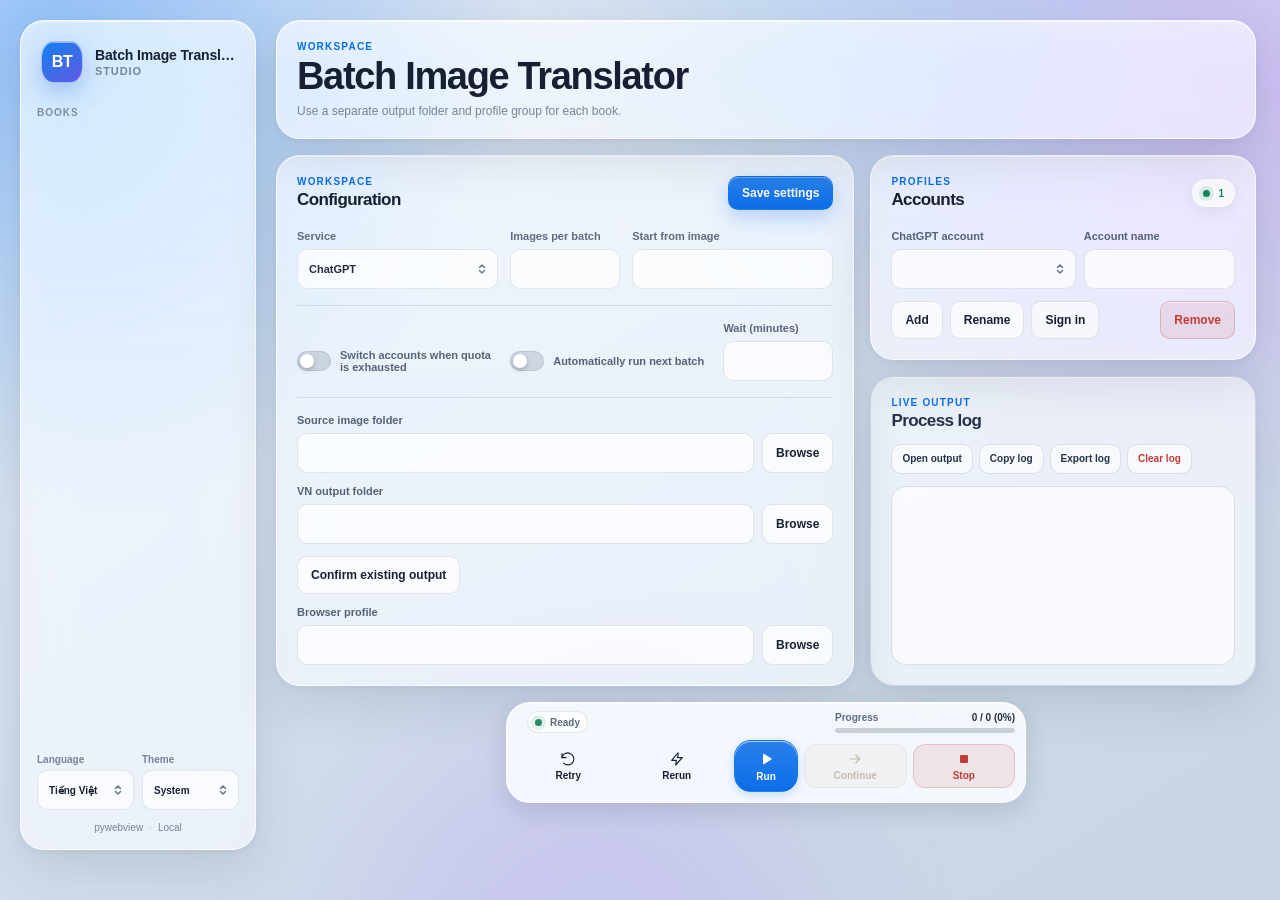
==== commit 30401277: "Show active ChatGPT account inside each book card" ====
--- a/ui/index.html
+++ b/ui/index.html
@@ -40,11 +40,6 @@
         <div class="sidebar-books">
           <p class="sidebar-label" data-i18n="books">Books</p>
           <div id="workflow-tabs" class="workflow-tabs" role="tablist" aria-orientation="vertical" aria-label="Bốn phiên dịch sách"></div>
-        </div>
-
-        <div class="sidebar-context" aria-live="polite">
-          <p class="sidebar-label" data-i18n="accounts_in_use">Accounts in use</p>
-          <div id="service-contexts"></div>
         </div>
 
         <div class="sidebar-footer">
--- a/ui/styles.css
+++ b/ui/styles.css
@@ -60,7 +60,8 @@
 .workflow-tabs .workflow-tab small { font-size: 12px; line-height: 1.3; font-weight: 500; }
 .workflow-tab[aria-selected="true"] { border-color: var(--accent); background: var(--accent-soft); color: var(--text-primary); box-shadow: inset 0 -2px var(--accent); }
 .workflow-tab small { width: 100%; overflow: hidden; text-overflow: ellipsis; white-space: nowrap; }
-.workflow-tab[data-attention="true"] small { color: var(--warning); }
+.workflow-tabs .workflow-tab .workflow-account { color: var(--text-secondary); font-size: 11px; }
+.workflow-tab[data-attention="true"] .workflow-status { color: var(--warning); }
 .confirm-output { justify-self: start; font-size: 12px; color: var(--text-secondary); }
 .headline-caption { max-width: 72ch; }
 
@@ -308,72 +309,13 @@
   text-transform: uppercase;
 }
 
-.sidebar-context {
-  position: relative;
-  padding: var(--spacing-3);
-  border: 1px solid var(--divider);
-  border-radius: var(--radius-md);
-  background: color-mix(in srgb, var(--bg-field) 78%, transparent);
-}
-
-.book-service-context {
-  display: grid;
-  grid-template-columns: auto minmax(0, 1fr);
-  column-gap: 8px;
-  align-items: center;
-  min-width: 0;
-  margin-top: 8px;
-}
-
-.book-service-context + .book-service-context {
-  border-top: 1px solid var(--divider);
-  padding-top: 8px;
-}
-
-.context-book {
-  display: block;
-  color: var(--text-muted);
-  font-size: 11px;
-}
-
-.context-book[hidden] { display: none; }
-.book-service-context[data-active="true"] .context-book { color: var(--accent); }
-.book-service-context .context-pill { grid-column: 2; margin-top: 0; }
-.book-service-context .context-caption { grid-column: 2; margin-top: 3px; padding-left: 0; white-space: nowrap; }
-.book-service-context:has(.context-book[hidden]) { grid-template-columns: minmax(0, 1fr); }
-.book-service-context:has(.context-book[hidden]) .context-pill,
-.book-service-context:has(.context-book[hidden]) .context-caption { grid-column: 1; }
-
-.sidebar-label,
-.context-caption {
+.sidebar-label {
   margin: 0;
-}
-
-.sidebar-label {
   color: var(--text-muted);
   font-size: 10px;
   font-weight: 720;
   letter-spacing: 0.1em;
   text-transform: uppercase;
-}
-
-.context-pill {
-  display: flex;
-  min-width: 0;
-  align-items: center;
-  gap: var(--spacing-2);
-  margin-top: 9px;
-}
-
-.context-pill strong,
-.context-caption {
-  overflow: hidden;
-  text-overflow: ellipsis;
-  white-space: nowrap;
-}
-
-.context-pill strong {
-  font-size: 13px;
 }
 
 .context-dot,
@@ -385,13 +327,6 @@
   border-radius: 50%;
   background: var(--success);
   box-shadow: 0 0 0 4px var(--success-soft);
-}
-
-.context-caption {
-  margin-top: 6px;
-  padding-left: 15px;
-  color: var(--text-muted);
-  font-size: 11px;
 }
 
 .sidebar-footer {
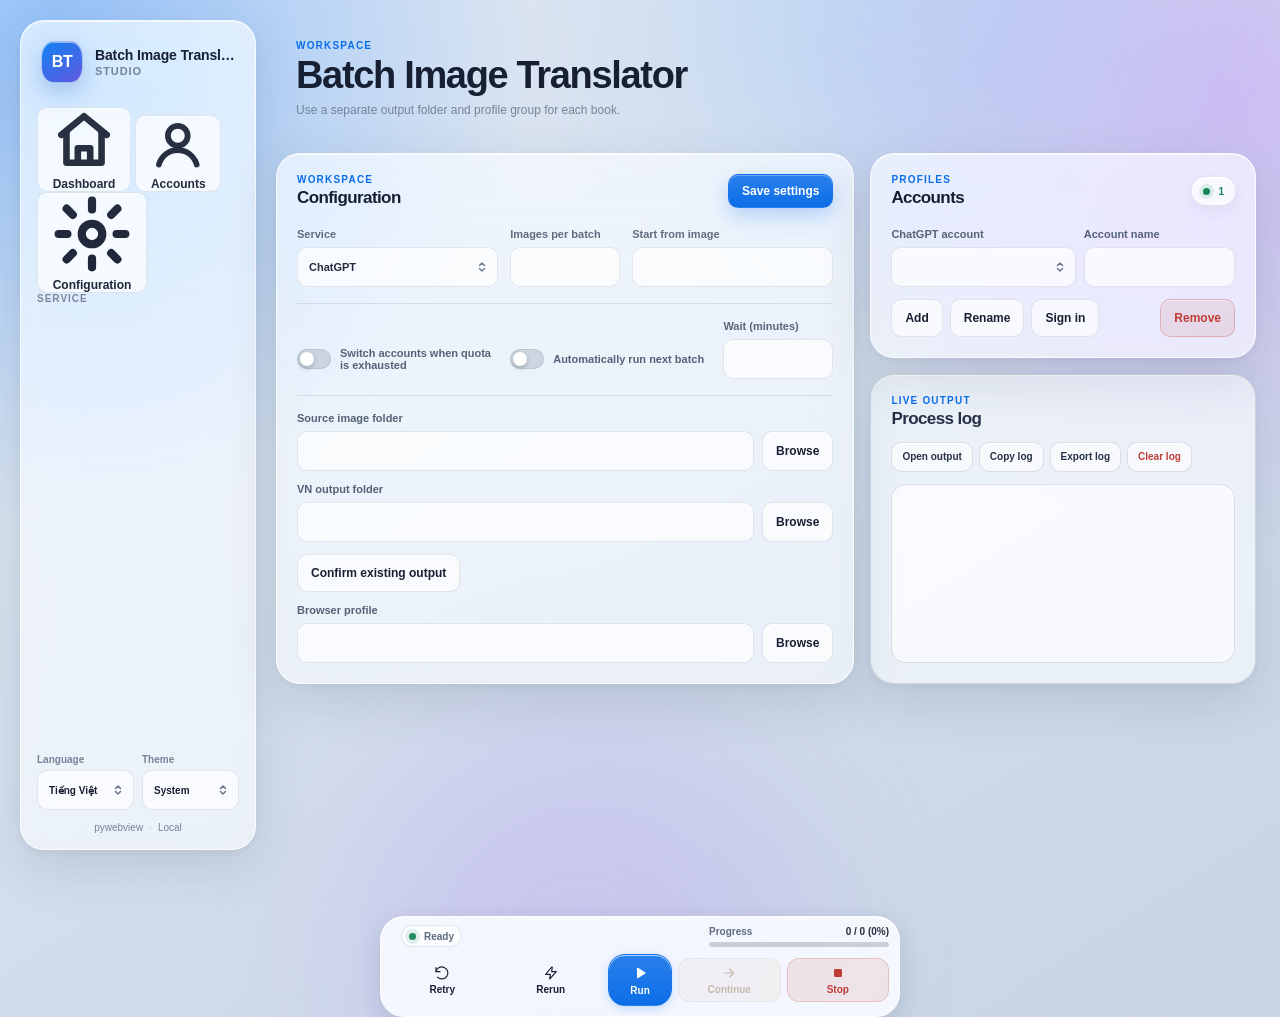
==== commit 7e460984: "Add Gemini accounts and select image tool before generation" ====
--- a/ui/index.html
+++ b/ui/index.html
@@ -37,9 +37,24 @@
           <div class="brand-copy"><strong data-i18n="app_title">Batch Image Translator</strong><small>Studio</small></div>
         </div>
 
-        <div class="sidebar-books">
-          <p class="sidebar-label" data-i18n="books">Books</p>
-          <div id="workflow-tabs" class="workflow-tabs" role="tablist" aria-orientation="vertical" aria-label="Bốn phiên dịch sách"></div>
+        <nav aria-label="Primary navigation">
+          <button class="nav active" type="button" data-scroll-target="workspace-top">
+            <svg class="nav-icon" viewBox="0 0 16 16" aria-hidden="true" fill="none" stroke="currentColor" stroke-width="1.6" stroke-linecap="round" stroke-linejoin="round"><path d="M2.5 6.5 8 2l5.5 4.5"/><path d="M3.75 6v7.25h8.5V6"/><path d="M6.5 13.25v-3.5h3v3.5"/></svg>
+            <span data-i18n="dashboard">Dashboard</span>
+          </button>
+          <button class="nav" type="button" data-scroll-target="accounts-card">
+            <svg class="nav-icon" viewBox="0 0 16 16" aria-hidden="true" fill="none" stroke="currentColor" stroke-width="1.6" stroke-linecap="round" stroke-linejoin="round"><circle cx="8" cy="5.5" r="2.75"/><path d="M2.75 13.5c.7-2.5 2.85-4 5.25-4s4.55 1.5 5.25 4"/></svg>
+            <span data-i18n="accounts">Accounts</span>
+          </button>
+          <button class="nav" type="button" data-scroll-target="configuration-card">
+            <svg class="nav-icon" viewBox="0 0 16 16" aria-hidden="true" fill="none" stroke="currentColor" stroke-width="1.6" stroke-linecap="round" stroke-linejoin="round"><circle cx="8" cy="8" r="2"/><path d="M8 1.5v1.7M8 12.8v1.7M3.05 3.05l1.2 1.2M11.75 11.75l1.2 1.2M1.5 8h1.7M12.8 8h1.7M3.05 12.95l1.2-1.2M11.75 4.25l1.2-1.2"/></svg>
+            <span data-i18n="configuration">Configuration</span>
+          </button>
+        </nav>
+
+        <div class="sidebar-context" aria-live="polite">
+          <p class="sidebar-label" data-i18n="service">Service</p>
+          <div id="service-contexts"></div>
         </div>
 
         <div class="sidebar-footer">
@@ -52,11 +67,12 @@
       </aside>
 
       <main id="workspace-top" class="workspace">
-        <div class="glass workspace-header">
+        <div class="workspace-header">
           <header class="topbar">
             <div><p class="eyebrow">Workspace</p><h1 data-i18n="app_title">Batch Image Translator</h1><p class="headline-caption" data-i18n="workflow_hint">Use a separate output folder and profile group for each book.</p></div>
           </header>
 
+          <div id="workflow-tabs" class="workflow-tabs" role="tablist" aria-label="Hai phiên dịch sách"></div>
         </div>
 
         <div id="notice" class="notice hidden" role="alert"><span class="notice-icon" aria-hidden="true">!</span><span class="notice-copy"></span></div>
@@ -88,7 +104,7 @@
           <section id="accounts-card" class="glass card accounts-card">
             <div class="section-title"><div><p class="section-kicker">Profiles</p><h2 data-i18n="accounts">Accounts</h2></div><span class="account-badge"><span class="context-dot"></span><span id="account-count">1</span></span></div>
             <div class="account-fields">
-              <label class="field account-select-field"><span data-i18n="account">ChatGPT account</span><select id="account-select"></select></label>
+              <label class="field account-select-field"><span id="account-label" data-i18n="account">ChatGPT account</span><select id="account-select"></select></label>
               <label class="field"><span data-i18n="account_name">Account name</span><input id="account-name" data-placeholder="account_name" autocomplete="off" /></label>
             </div>
             <div class="account-actions"><button id="account-add" type="button" data-i18n="add">Add</button><button id="account-rename" type="button" data-i18n="rename">Rename</button><button id="account-login" class="button secondary" type="button" data-i18n="login">Sign in</button><button id="account-remove" class="button danger ghost-danger" type="button" data-i18n="remove">Remove</button></div>
@@ -99,30 +115,30 @@
             <pre id="log" tabindex="0" aria-live="polite" aria-label="Process log"></pre>
           </section>
         </div>
-
-        <section class="glass batch-dock" aria-labelledby="batch-dock-title">
-          <div class="dock-summary">
-            <div class="dock-identity">
-              <h2 id="batch-dock-title" class="visually-hidden" data-i18n="actions">Actions</h2>
-              <strong id="active-book" class="active-book"></strong>
-              <span id="run-indicator" class="run-indicator"><span></span><span data-i18n="ready">Ready</span></span>
-            </div>
-            <div class="progress-block"><div class="progress-meta"><span data-i18n="progress">Progress</span><strong id="progress-text">0 / 0 (0%)</strong></div><progress id="progress" max="100" value="0" aria-label="Batch progress">0%</progress></div>
-          </div>
-          <div class="dock-actions">
-            <div class="mode-actions">
-              <button data-mode="retry" data-full-label="retry" class="button secondary" type="button"><span class="button-glyph" aria-hidden="true"><svg viewBox="0 0 24 24" fill="none" stroke="currentColor" stroke-width="1.7" stroke-linecap="round" stroke-linejoin="round"><path d="M3 10a9 9 0 1 1 2.3 8.1"/><path d="M3 4v6h6"/></svg></span><span data-i18n="retry_short">Retry</span></button>
-              <button data-mode="force" data-full-label="force" class="button secondary" type="button"><span class="button-glyph" aria-hidden="true"><svg viewBox="0 0 24 24" fill="none" stroke="currentColor" stroke-width="1.7" stroke-linecap="round" stroke-linejoin="round"><path d="m13 3-9 11h7l-1 7 10-11h-7l1-7Z"/></svg></span><span data-i18n="force_short">Rerun</span></button>
-              <button data-mode="main" data-full-label="main" class="button primary main-action" type="button"><span class="button-glyph" aria-hidden="true"><svg viewBox="0 0 24 24" fill="currentColor"><path d="M8 5.8a.8.8 0 0 1 1.2-.7l10 6.2a.8.8 0 0 1 0 1.4l-10 6.2A.8.8 0 0 1 8 18.2Z"/></svg></span><span data-i18n="main_short">Run</span></button>
-            </div>
-            <div class="intervention-actions"><button id="continue" data-full-label="continue" class="button warning" type="button" disabled><span class="button-glyph" aria-hidden="true"><svg viewBox="0 0 24 24" fill="none" stroke="currentColor" stroke-width="1.7" stroke-linecap="round" stroke-linejoin="round"><path d="M5 12h14m-6-6 6 6-6 6"/></svg></span><span data-i18n="continue_short">Continue</span></button><button id="stop" data-full-label="stop" class="button danger" type="button"><span class="button-glyph" aria-hidden="true"><svg viewBox="0 0 24 24" fill="currentColor"><rect x="6" y="6" width="12" height="12" rx="2"/></svg></span><span data-i18n="stop">Stop</span></button></div>
-          </div>
-          <div class="dock-alerts">
-            <div id="manual-banner" class="manual state-banner hidden" role="alert"><span class="state-icon" aria-hidden="true">!</span><span data-i18n="manual_banner">Waiting for manual action.</span></div>
-            <div id="auto-panel" class="auto-panel state-banner hidden"><span class="state-icon" aria-hidden="true">◷</span><span id="countdown"></span><div class="inline-actions"><button id="run-now" type="button" data-i18n="run_now">Run now</button><button id="cancel-auto" type="button" data-i18n="cancel_auto">Cancel</button></div></div>
-          </div>
-        </section>
       </main>
     </div>
+
+    <section class="glass batch-dock" aria-labelledby="batch-dock-title">
+      <div class="dock-summary">
+        <div class="dock-identity">
+          <h2 id="batch-dock-title" class="visually-hidden" data-i18n="actions">Actions</h2>
+          <strong id="active-book" class="active-book"></strong>
+          <span id="run-indicator" class="run-indicator"><span></span><span data-i18n="ready">Ready</span></span>
+        </div>
+        <div class="progress-block"><div class="progress-meta"><span data-i18n="progress">Progress</span><strong id="progress-text">0 / 0 (0%)</strong></div><progress id="progress" max="100" value="0" aria-label="Batch progress">0%</progress></div>
+      </div>
+      <div class="dock-actions">
+        <div class="mode-actions">
+          <button data-mode="retry" data-full-label="retry" class="button secondary" type="button"><span class="button-glyph" aria-hidden="true"><svg viewBox="0 0 24 24" fill="none" stroke="currentColor" stroke-width="1.7" stroke-linecap="round" stroke-linejoin="round"><path d="M3 10a9 9 0 1 1 2.3 8.1"/><path d="M3 4v6h6"/></svg></span><span data-i18n="retry_short">Retry</span></button>
+          <button data-mode="force" data-full-label="force" class="button secondary" type="button"><span class="button-glyph" aria-hidden="true"><svg viewBox="0 0 24 24" fill="none" stroke="currentColor" stroke-width="1.7" stroke-linecap="round" stroke-linejoin="round"><path d="m13 3-9 11h7l-1 7 10-11h-7l1-7Z"/></svg></span><span data-i18n="force_short">Rerun</span></button>
+          <button data-mode="main" data-full-label="main" class="button primary main-action" type="button"><span class="button-glyph" aria-hidden="true"><svg viewBox="0 0 24 24" fill="currentColor"><path d="M8 5.8a.8.8 0 0 1 1.2-.7l10 6.2a.8.8 0 0 1 0 1.4l-10 6.2A.8.8 0 0 1 8 18.2Z"/></svg></span><span data-i18n="main_short">Run</span></button>
+        </div>
+        <div class="intervention-actions"><button id="continue" data-full-label="continue" class="button warning" type="button" disabled><span class="button-glyph" aria-hidden="true"><svg viewBox="0 0 24 24" fill="none" stroke="currentColor" stroke-width="1.7" stroke-linecap="round" stroke-linejoin="round"><path d="M5 12h14m-6-6 6 6-6 6"/></svg></span><span data-i18n="continue_short">Continue</span></button><button id="stop" data-full-label="stop" class="button danger" type="button"><span class="button-glyph" aria-hidden="true"><svg viewBox="0 0 24 24" fill="currentColor"><rect x="6" y="6" width="12" height="12" rx="2"/></svg></span><span data-i18n="stop">Stop</span></button></div>
+      </div>
+      <div class="dock-alerts">
+        <div id="manual-banner" class="manual state-banner hidden" role="alert"><span class="state-icon" aria-hidden="true">!</span><span data-i18n="manual_banner">Waiting for manual action.</span></div>
+        <div id="auto-panel" class="auto-panel state-banner hidden"><span class="state-icon" aria-hidden="true">◷</span><span id="countdown"></span><div class="inline-actions"><button id="run-now" type="button" data-i18n="run_now">Run now</button><button id="cancel-auto" type="button" data-i18n="cancel_auto">Cancel</button></div></div>
+      </div>
+    </section>
   </body>
 </html>
--- a/ui/styles.css
+++ b/ui/styles.css
@@ -370,17 +370,10 @@
 }
 
 .workspace-header {
-  position: sticky;
-  top: 38px;
-  z-index: 20;
   margin-top: -12px;
   margin-bottom: var(--spacing-4);
   padding: var(--spacing-5);
   border-radius: var(--radius-lg);
-}
-
-body.no-custom-chrome .workspace-header {
-  top: 0;
 }
 
 .topbar {
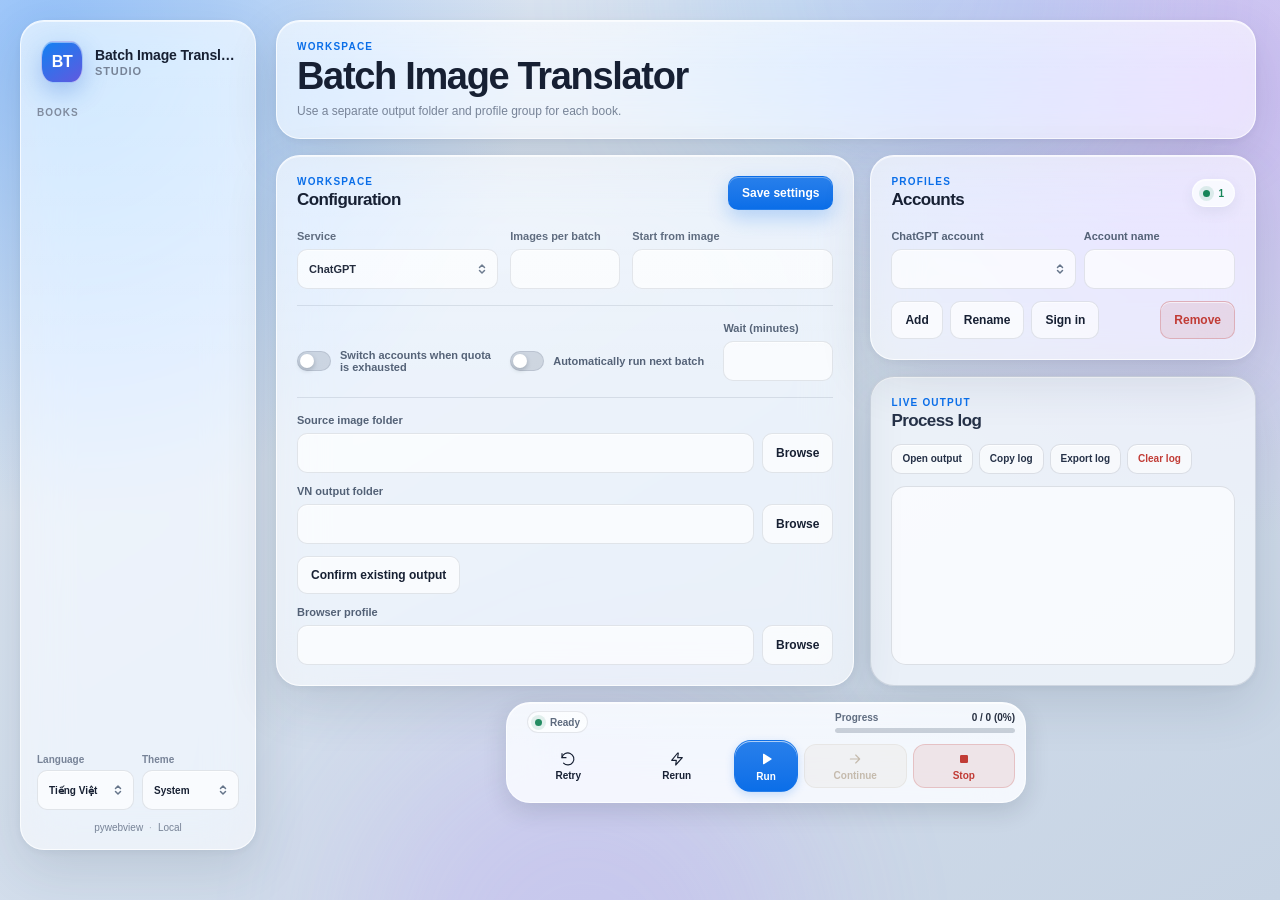
==== commit 4d8a0be1: "Merge pull request #9 from HoangVung/plan/four-independent-books-sidebar Plan/four independent books" ====
--- a/ui/index.html
+++ b/ui/index.html
@@ -37,24 +37,9 @@
           <div class="brand-copy"><strong data-i18n="app_title">Batch Image Translator</strong><small>Studio</small></div>
         </div>
 
-        <nav aria-label="Primary navigation">
-          <button class="nav active" type="button" data-scroll-target="workspace-top">
-            <svg class="nav-icon" viewBox="0 0 16 16" aria-hidden="true" fill="none" stroke="currentColor" stroke-width="1.6" stroke-linecap="round" stroke-linejoin="round"><path d="M2.5 6.5 8 2l5.5 4.5"/><path d="M3.75 6v7.25h8.5V6"/><path d="M6.5 13.25v-3.5h3v3.5"/></svg>
-            <span data-i18n="dashboard">Dashboard</span>
-          </button>
-          <button class="nav" type="button" data-scroll-target="accounts-card">
-            <svg class="nav-icon" viewBox="0 0 16 16" aria-hidden="true" fill="none" stroke="currentColor" stroke-width="1.6" stroke-linecap="round" stroke-linejoin="round"><circle cx="8" cy="5.5" r="2.75"/><path d="M2.75 13.5c.7-2.5 2.85-4 5.25-4s4.55 1.5 5.25 4"/></svg>
-            <span data-i18n="accounts">Accounts</span>
-          </button>
-          <button class="nav" type="button" data-scroll-target="configuration-card">
-            <svg class="nav-icon" viewBox="0 0 16 16" aria-hidden="true" fill="none" stroke="currentColor" stroke-width="1.6" stroke-linecap="round" stroke-linejoin="round"><circle cx="8" cy="8" r="2"/><path d="M8 1.5v1.7M8 12.8v1.7M3.05 3.05l1.2 1.2M11.75 11.75l1.2 1.2M1.5 8h1.7M12.8 8h1.7M3.05 12.95l1.2-1.2M11.75 4.25l1.2-1.2"/></svg>
-            <span data-i18n="configuration">Configuration</span>
-          </button>
-        </nav>
-
-        <div class="sidebar-context" aria-live="polite">
-          <p class="sidebar-label" data-i18n="service">Service</p>
-          <div id="service-contexts"></div>
+        <div class="sidebar-books">
+          <p class="sidebar-label" data-i18n="books">Books</p>
+          <div id="workflow-tabs" class="workflow-tabs" role="tablist" aria-orientation="vertical" aria-label="Bốn phiên dịch sách"></div>
         </div>
 
         <div class="sidebar-footer">
@@ -67,12 +52,11 @@
       </aside>
 
       <main id="workspace-top" class="workspace">
-        <div class="workspace-header">
+        <div class="glass workspace-header">
           <header class="topbar">
             <div><p class="eyebrow">Workspace</p><h1 data-i18n="app_title">Batch Image Translator</h1><p class="headline-caption" data-i18n="workflow_hint">Use a separate output folder and profile group for each book.</p></div>
           </header>
 
-          <div id="workflow-tabs" class="workflow-tabs" role="tablist" aria-label="Hai phiên dịch sách"></div>
         </div>
 
         <div id="notice" class="notice hidden" role="alert"><span class="notice-icon" aria-hidden="true">!</span><span class="notice-copy"></span></div>
@@ -104,7 +88,7 @@
           <section id="accounts-card" class="glass card accounts-card">
             <div class="section-title"><div><p class="section-kicker">Profiles</p><h2 data-i18n="accounts">Accounts</h2></div><span class="account-badge"><span class="context-dot"></span><span id="account-count">1</span></span></div>
             <div class="account-fields">
-              <label class="field account-select-field"><span id="account-label" data-i18n="account">ChatGPT account</span><select id="account-select"></select></label>
+              <label class="field account-select-field"><span data-i18n="account">ChatGPT account</span><select id="account-select"></select></label>
               <label class="field"><span data-i18n="account_name">Account name</span><input id="account-name" data-placeholder="account_name" autocomplete="off" /></label>
             </div>
             <div class="account-actions"><button id="account-add" type="button" data-i18n="add">Add</button><button id="account-rename" type="button" data-i18n="rename">Rename</button><button id="account-login" class="button secondary" type="button" data-i18n="login">Sign in</button><button id="account-remove" class="button danger ghost-danger" type="button" data-i18n="remove">Remove</button></div>
@@ -115,30 +99,30 @@
             <pre id="log" tabindex="0" aria-live="polite" aria-label="Process log"></pre>
           </section>
         </div>
+
+        <section class="glass batch-dock" aria-labelledby="batch-dock-title">
+          <div class="dock-summary">
+            <div class="dock-identity">
+              <h2 id="batch-dock-title" class="visually-hidden" data-i18n="actions">Actions</h2>
+              <strong id="active-book" class="active-book"></strong>
+              <span id="run-indicator" class="run-indicator"><span></span><span data-i18n="ready">Ready</span></span>
+            </div>
+            <div class="progress-block"><div class="progress-meta"><span data-i18n="progress">Progress</span><strong id="progress-text">0 / 0 (0%)</strong></div><progress id="progress" max="100" value="0" aria-label="Batch progress">0%</progress></div>
+          </div>
+          <div class="dock-actions">
+            <div class="mode-actions">
+              <button data-mode="retry" data-full-label="retry" class="button secondary" type="button"><span class="button-glyph" aria-hidden="true"><svg viewBox="0 0 24 24" fill="none" stroke="currentColor" stroke-width="1.7" stroke-linecap="round" stroke-linejoin="round"><path d="M3 10a9 9 0 1 1 2.3 8.1"/><path d="M3 4v6h6"/></svg></span><span data-i18n="retry_short">Retry</span></button>
+              <button data-mode="force" data-full-label="force" class="button secondary" type="button"><span class="button-glyph" aria-hidden="true"><svg viewBox="0 0 24 24" fill="none" stroke="currentColor" stroke-width="1.7" stroke-linecap="round" stroke-linejoin="round"><path d="m13 3-9 11h7l-1 7 10-11h-7l1-7Z"/></svg></span><span data-i18n="force_short">Rerun</span></button>
+              <button data-mode="main" data-full-label="main" class="button primary main-action" type="button"><span class="button-glyph" aria-hidden="true"><svg viewBox="0 0 24 24" fill="currentColor"><path d="M8 5.8a.8.8 0 0 1 1.2-.7l10 6.2a.8.8 0 0 1 0 1.4l-10 6.2A.8.8 0 0 1 8 18.2Z"/></svg></span><span data-i18n="main_short">Run</span></button>
+            </div>
+            <div class="intervention-actions"><button id="continue" data-full-label="continue" class="button warning" type="button" disabled><span class="button-glyph" aria-hidden="true"><svg viewBox="0 0 24 24" fill="none" stroke="currentColor" stroke-width="1.7" stroke-linecap="round" stroke-linejoin="round"><path d="M5 12h14m-6-6 6 6-6 6"/></svg></span><span data-i18n="continue_short">Continue</span></button><button id="stop" data-full-label="stop" class="button danger" type="button"><span class="button-glyph" aria-hidden="true"><svg viewBox="0 0 24 24" fill="currentColor"><rect x="6" y="6" width="12" height="12" rx="2"/></svg></span><span data-i18n="stop">Stop</span></button></div>
+          </div>
+          <div class="dock-alerts">
+            <div id="manual-banner" class="manual state-banner hidden" role="alert"><span class="state-icon" aria-hidden="true">!</span><span data-i18n="manual_banner">Waiting for manual action.</span></div>
+            <div id="auto-panel" class="auto-panel state-banner hidden"><span class="state-icon" aria-hidden="true">◷</span><span id="countdown"></span><div class="inline-actions"><button id="run-now" type="button" data-i18n="run_now">Run now</button><button id="cancel-auto" type="button" data-i18n="cancel_auto">Cancel</button></div></div>
+          </div>
+        </section>
       </main>
     </div>
-
-    <section class="glass batch-dock" aria-labelledby="batch-dock-title">
-      <div class="dock-summary">
-        <div class="dock-identity">
-          <h2 id="batch-dock-title" class="visually-hidden" data-i18n="actions">Actions</h2>
-          <strong id="active-book" class="active-book"></strong>
-          <span id="run-indicator" class="run-indicator"><span></span><span data-i18n="ready">Ready</span></span>
-        </div>
-        <div class="progress-block"><div class="progress-meta"><span data-i18n="progress">Progress</span><strong id="progress-text">0 / 0 (0%)</strong></div><progress id="progress" max="100" value="0" aria-label="Batch progress">0%</progress></div>
-      </div>
-      <div class="dock-actions">
-        <div class="mode-actions">
-          <button data-mode="retry" data-full-label="retry" class="button secondary" type="button"><span class="button-glyph" aria-hidden="true"><svg viewBox="0 0 24 24" fill="none" stroke="currentColor" stroke-width="1.7" stroke-linecap="round" stroke-linejoin="round"><path d="M3 10a9 9 0 1 1 2.3 8.1"/><path d="M3 4v6h6"/></svg></span><span data-i18n="retry_short">Retry</span></button>
-          <button data-mode="force" data-full-label="force" class="button secondary" type="button"><span class="button-glyph" aria-hidden="true"><svg viewBox="0 0 24 24" fill="none" stroke="currentColor" stroke-width="1.7" stroke-linecap="round" stroke-linejoin="round"><path d="m13 3-9 11h7l-1 7 10-11h-7l1-7Z"/></svg></span><span data-i18n="force_short">Rerun</span></button>
-          <button data-mode="main" data-full-label="main" class="button primary main-action" type="button"><span class="button-glyph" aria-hidden="true"><svg viewBox="0 0 24 24" fill="currentColor"><path d="M8 5.8a.8.8 0 0 1 1.2-.7l10 6.2a.8.8 0 0 1 0 1.4l-10 6.2A.8.8 0 0 1 8 18.2Z"/></svg></span><span data-i18n="main_short">Run</span></button>
-        </div>
-        <div class="intervention-actions"><button id="continue" data-full-label="continue" class="button warning" type="button" disabled><span class="button-glyph" aria-hidden="true"><svg viewBox="0 0 24 24" fill="none" stroke="currentColor" stroke-width="1.7" stroke-linecap="round" stroke-linejoin="round"><path d="M5 12h14m-6-6 6 6-6 6"/></svg></span><span data-i18n="continue_short">Continue</span></button><button id="stop" data-full-label="stop" class="button danger" type="button"><span class="button-glyph" aria-hidden="true"><svg viewBox="0 0 24 24" fill="currentColor"><rect x="6" y="6" width="12" height="12" rx="2"/></svg></span><span data-i18n="stop">Stop</span></button></div>
-      </div>
-      <div class="dock-alerts">
-        <div id="manual-banner" class="manual state-banner hidden" role="alert"><span class="state-icon" aria-hidden="true">!</span><span data-i18n="manual_banner">Waiting for manual action.</span></div>
-        <div id="auto-panel" class="auto-panel state-banner hidden"><span class="state-icon" aria-hidden="true">◷</span><span id="countdown"></span><div class="inline-actions"><button id="run-now" type="button" data-i18n="run_now">Run now</button><button id="cancel-auto" type="button" data-i18n="cancel_auto">Cancel</button></div></div>
-      </div>
-    </section>
   </body>
 </html>
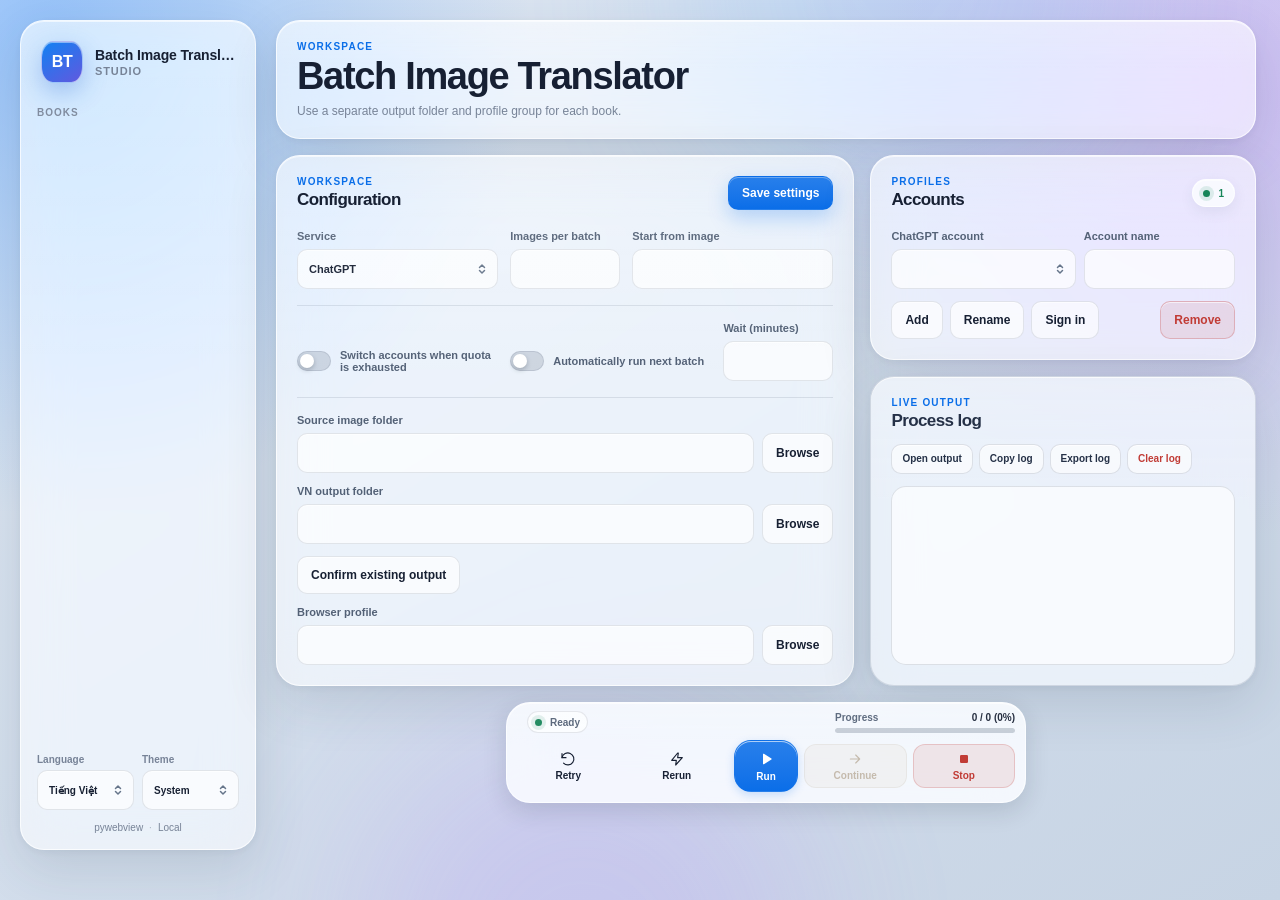
==== commit 1b54a5a8: "Track quota recovery estimates, optimize late image detection, and restore Windows Liquid Glass UI" ====
--- a/ui/index.html
+++ b/ui/index.html
@@ -94,7 +94,7 @@
             <div class="account-actions"><button id="account-add" type="button" data-i18n="add">Add</button><button id="account-rename" type="button" data-i18n="rename">Rename</button><button id="account-login" class="button secondary" type="button" data-i18n="login">Sign in</button><button id="account-remove" class="button danger ghost-danger" type="button" data-i18n="remove">Remove</button></div>
           </section>
 
-          <section class="log-card">
+          <section class="glass log-card">
             <div class="section-title log-heading"><div><p class="section-kicker">Live output</p><h2 data-i18n="process_log">Process log</h2></div><div class="log-actions"><button id="open-output" type="button" data-i18n="open_output">Open output</button><button id="copy-log" type="button" data-i18n="copy_log">Copy log</button><button id="export-log" type="button" data-i18n="export_log">Export log</button><button id="clear-log" class="subtle-danger" type="button" data-i18n="clear_log">Clear log</button></div></div>
             <pre id="log" tabindex="0" aria-live="polite" aria-label="Process log"></pre>
           </section>
--- a/ui/styles.css
+++ b/ui/styles.css
@@ -1314,7 +1314,10 @@
   padding-right: 30px;
 }
 
-:root[data-theme="dark"] select,
+:root[data-theme="dark"] select {
+  background-image: url("[data-uri]");
+}
+
 @media (prefers-color-scheme: dark) {
   :root:not([data-theme="light"]) select {
     background-image: url("[data-uri]");
@@ -1339,6 +1342,20 @@
    test harnesses), hide our custom titlebar to avoid double chrome. */
 body.no-custom-chrome .titlebar { display: none; }
 body.no-custom-chrome { padding-top: 0; }
+
+/* Restore Liquid Glass on Windows using the shared light/dark surface tokens.
+   Limit blur to the panels: keep the ambient layers hidden and the fixed
+   titlebar painted so scrolling does not stack its blur over the panel blur.
+   The body gradients provide a static backdrop; controls and log text do not
+   add nested filters. Reduced-transparency and unsupported-filter fallbacks
+   above still apply. */
+body.windows-webview { --blur-panel: 16px; }
+body.windows-webview .ambient { display: none; }
+body.windows-webview .titlebar {
+  -webkit-backdrop-filter: none;
+  backdrop-filter: none;
+  background: linear-gradient(180deg, var(--bg-panel-strong), var(--bg-panel));
+}
 
 /* Compact batch controls follow the workspace cards in normal document flow. */
 .visually-hidden {
@@ -1546,3 +1563,19 @@
   .workflow-tabs .workflow-tab { min-height: 52px; padding: 7px 12px; gap: 2px; }
   .batch-dock { padding-top: 8px; padding-bottom: 8px; }
 }
+
+/* Per-account recovery estimates live in each book's sidebar card. */
+.workflow-quota { display: block; width: 100%; min-width: 0; }
+.workflow-quota:empty { display: none; }
+.workflow-quota-row {
+  display: block;
+  margin-top: 3px;
+  color: var(--warning);
+  font-size: 10px;
+  line-height: 1.4;
+  font-weight: 500;
+  white-space: nowrap;
+  overflow: hidden;
+  text-overflow: ellipsis;
+}
+.workflow-quota-row.estimate-due { color: var(--text-secondary); }
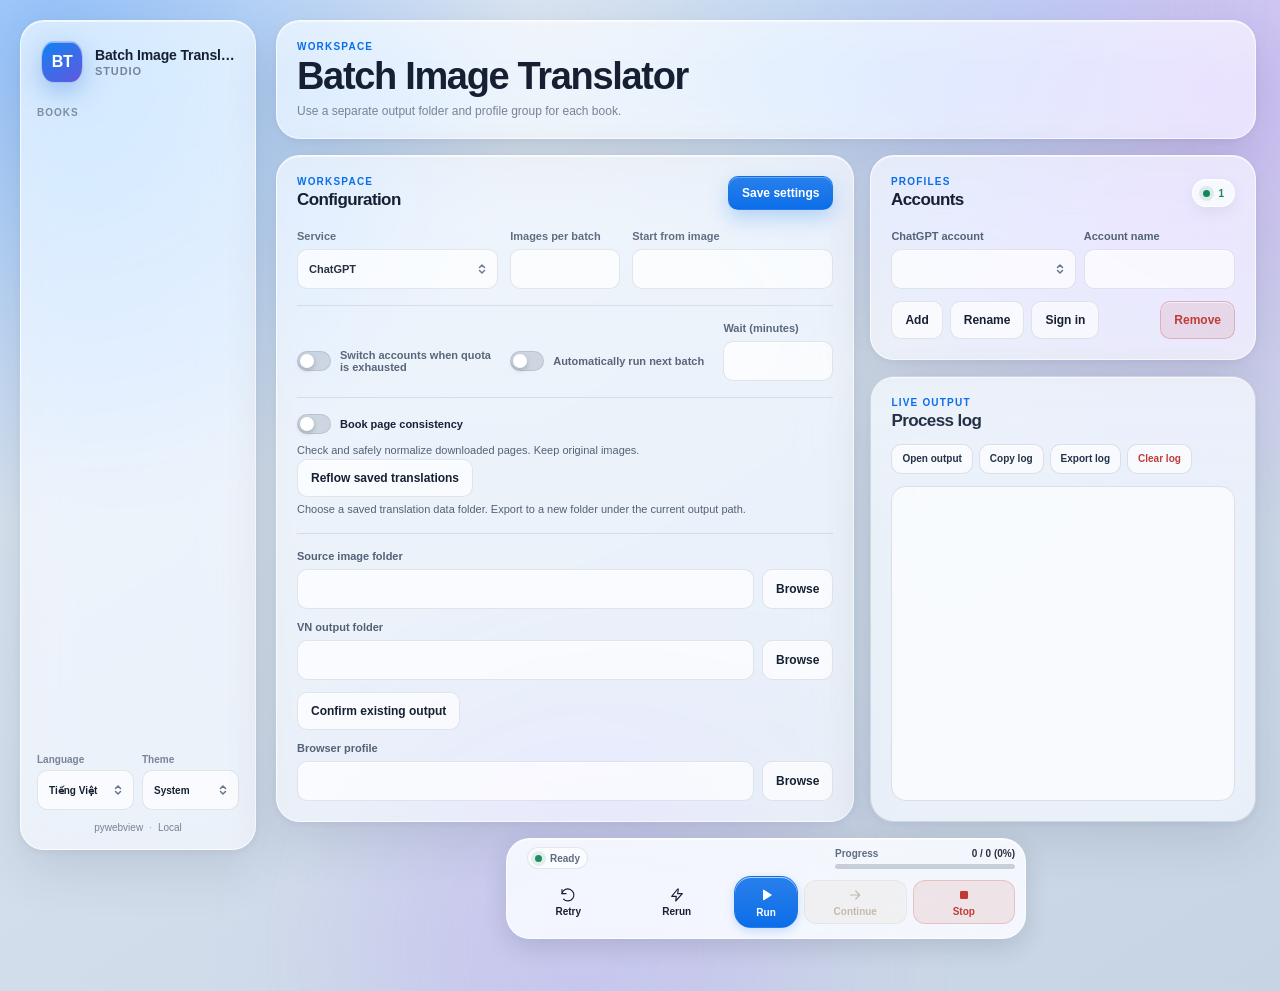
==== commit 7a0fb3c6: "Save book layout consistency and upload recovery work Synchronize existing local layout tooling, des" ====
--- a/ui/index.html
+++ b/ui/index.html
@@ -77,6 +77,18 @@
               <label class="field delay-field"><span data-i18n="auto_next_delay">Wait (minutes)</span><input id="auto-delay" inputmode="decimal" autocomplete="off" /></label>
             </div>
 
+            <div id="layout-settings" class="layout-settings">
+              <label class="toggle-row"><input id="layout-consistency" type="checkbox" aria-describedby="layout-hint" /><span class="toggle" aria-hidden="true"></span><span data-i18n="layout_consistency">Book page consistency</span></label>
+              <p id="layout-hint" class="layout-hint" data-i18n="layout_hint">Check and safely normalize downloaded pages. Keep original images.</p>
+              <button id="full-reflow-saved" type="button" data-i18n="full_reflow_saved">Reflow saved translations</button>
+              <p class="layout-hint" data-i18n="full_reflow_hint">Choose a saved translation data folder. Export to a new folder under the current output path.</p>
+              <p id="full-reflow-status" class="layout-hint" role="status" aria-live="polite"></p>
+              <div id="layout-profile-options" class="layout-profile-options hidden">
+                <label class="field path-field"><span data-i18n="layout_profile">Layout profile (optional)</span><span class="input-action"><input id="layout-profile" data-placeholder="layout_profile_default" aria-describedby="layout-profile-hint" /><button id="layout-profile-browse" type="button" data-i18n="browse">Browse</button></span></label>
+                <p id="layout-profile-hint" class="layout-hint" data-i18n="layout_profile_hint">Leave blank for 1600 × 2400 px. Save settings; applies to the next run.</p>
+              </div>
+            </div>
+
             <div class="paths">
               <label class="field path-field"><span data-i18n="source_folder">Source image folder</span><span class="input-action"><input id="source-folder" /><button type="button" data-folder="source" data-i18n="browse">Browse</button></span></label>
               <label class="field path-field"><span data-i18n="output_folder">VN output folder</span><span class="input-action"><input id="output-folder" /><button type="button" data-folder="output" data-i18n="browse">Browse</button></span></label>
--- a/ui/styles.css
+++ b/ui/styles.css
@@ -60,7 +60,7 @@
 .workflow-tabs .workflow-tab small { font-size: 12px; line-height: 1.3; font-weight: 500; }
 .workflow-tab[aria-selected="true"] { border-color: var(--accent); background: var(--accent-soft); color: var(--text-primary); box-shadow: inset 0 -2px var(--accent); }
 .workflow-tab small { width: 100%; overflow: hidden; text-overflow: ellipsis; white-space: nowrap; }
-.workflow-tabs .workflow-tab .workflow-account { color: var(--text-secondary); font-size: 11px; }
+.workflow-tabs .workflow-tab .workflow-account, .workflow-tabs .workflow-tab .workflow-last-account { color: var(--text-secondary); font-size: 11px; }
 .workflow-tab[data-attention="true"] .workflow-status { color: var(--warning); }
 .confirm-output { justify-self: start; font-size: 12px; color: var(--text-secondary); }
 .headline-caption { max-width: 72ch; }
@@ -619,6 +619,30 @@
   box-shadow: 0 0 0 4px var(--focus-ring);
 }
 
+.layout-settings {
+  margin-top: var(--spacing-3);
+  padding-bottom: var(--spacing-3);
+  border-bottom: 1px solid var(--divider);
+}
+
+.layout-settings > .toggle-row {
+  min-height: 28px;
+  color: var(--text-primary);
+}
+
+.layout-hint {
+  margin: 4px 0 0;
+  color: var(--text-secondary);
+  font-size: 11px;
+  line-height: 1.5;
+}
+
+.layout-profile-options {
+  display: grid;
+  gap: var(--spacing-2);
+  margin-top: var(--spacing-3);
+}
+
 .paths {
   display: grid;
   gap: var(--spacing-3);
@@ -1574,8 +1598,8 @@
   font-size: 10px;
   line-height: 1.4;
   font-weight: 500;
-  white-space: nowrap;
-  overflow: hidden;
-  text-overflow: ellipsis;
-}
+  white-space: normal;
+  overflow-wrap: anywhere;
+}
+.workflow-quota-confirmation { display: block; }
 .workflow-quota-row.estimate-due { color: var(--text-secondary); }
